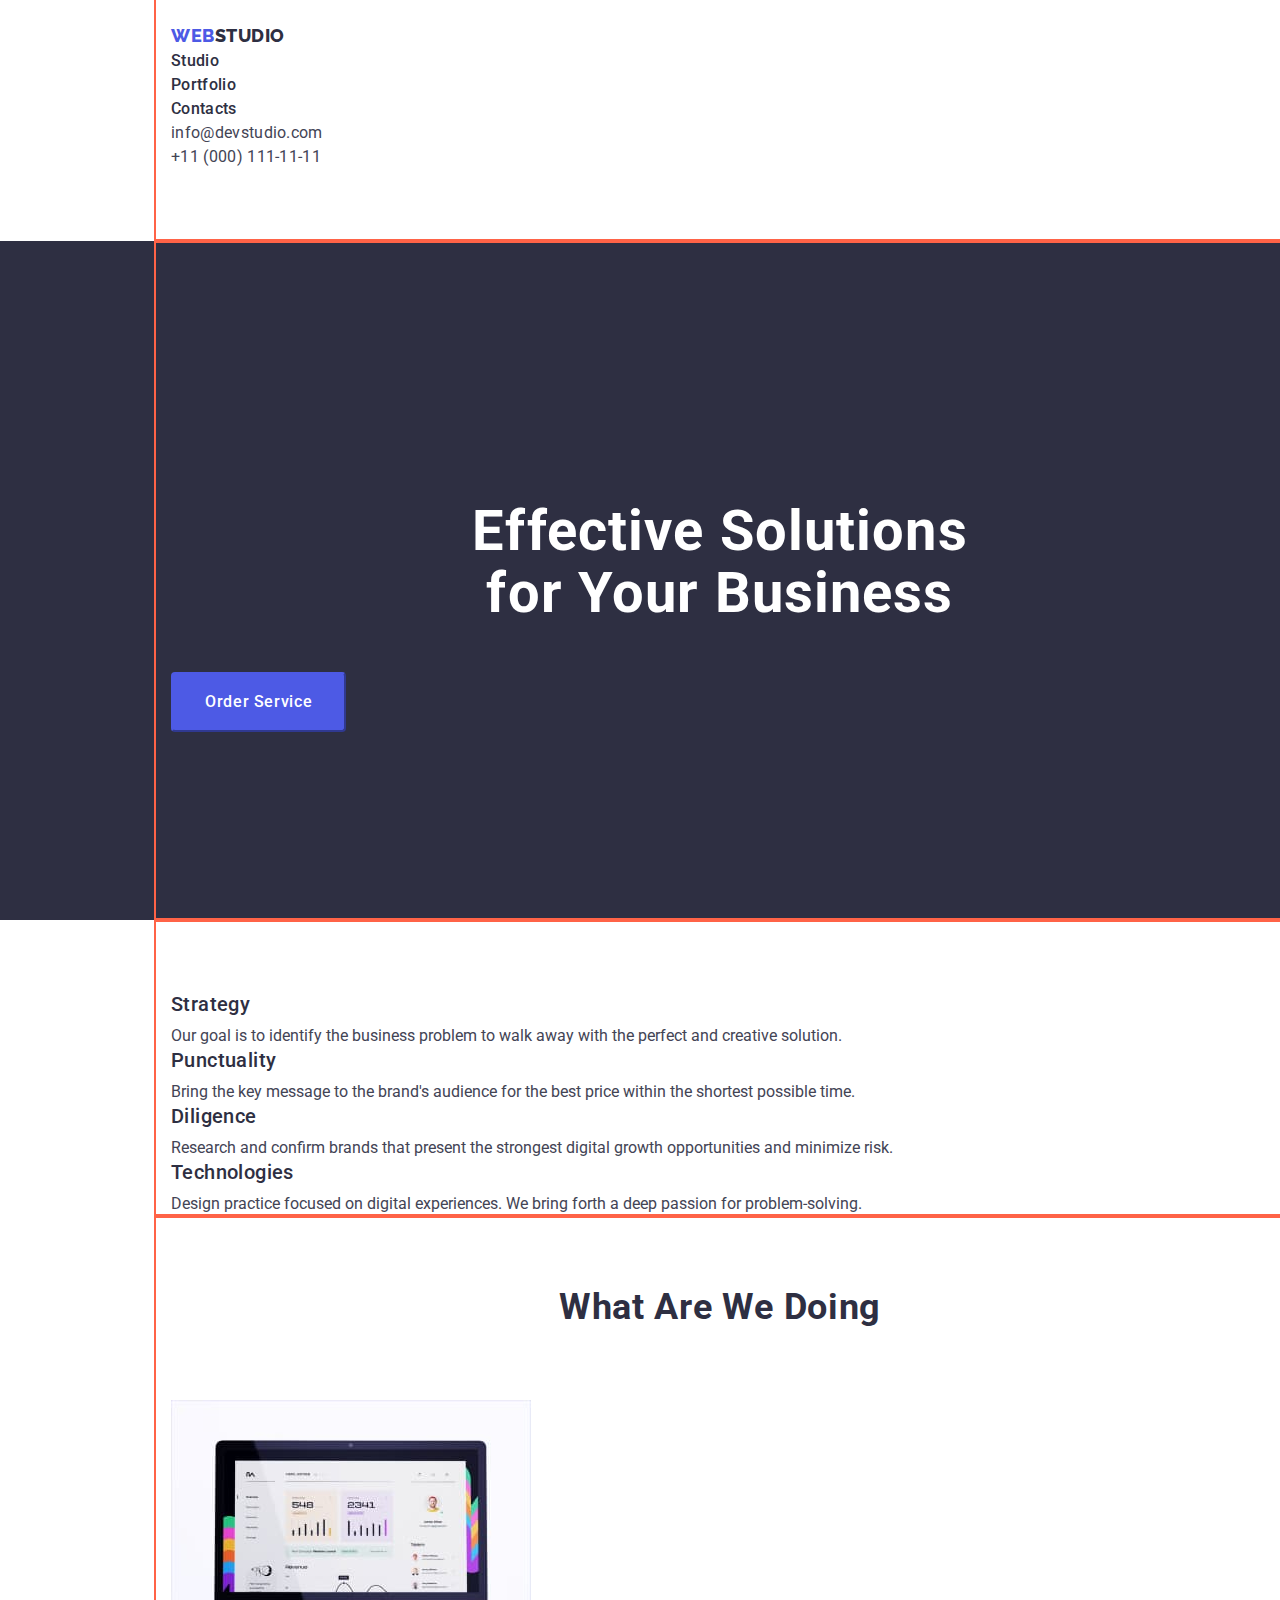
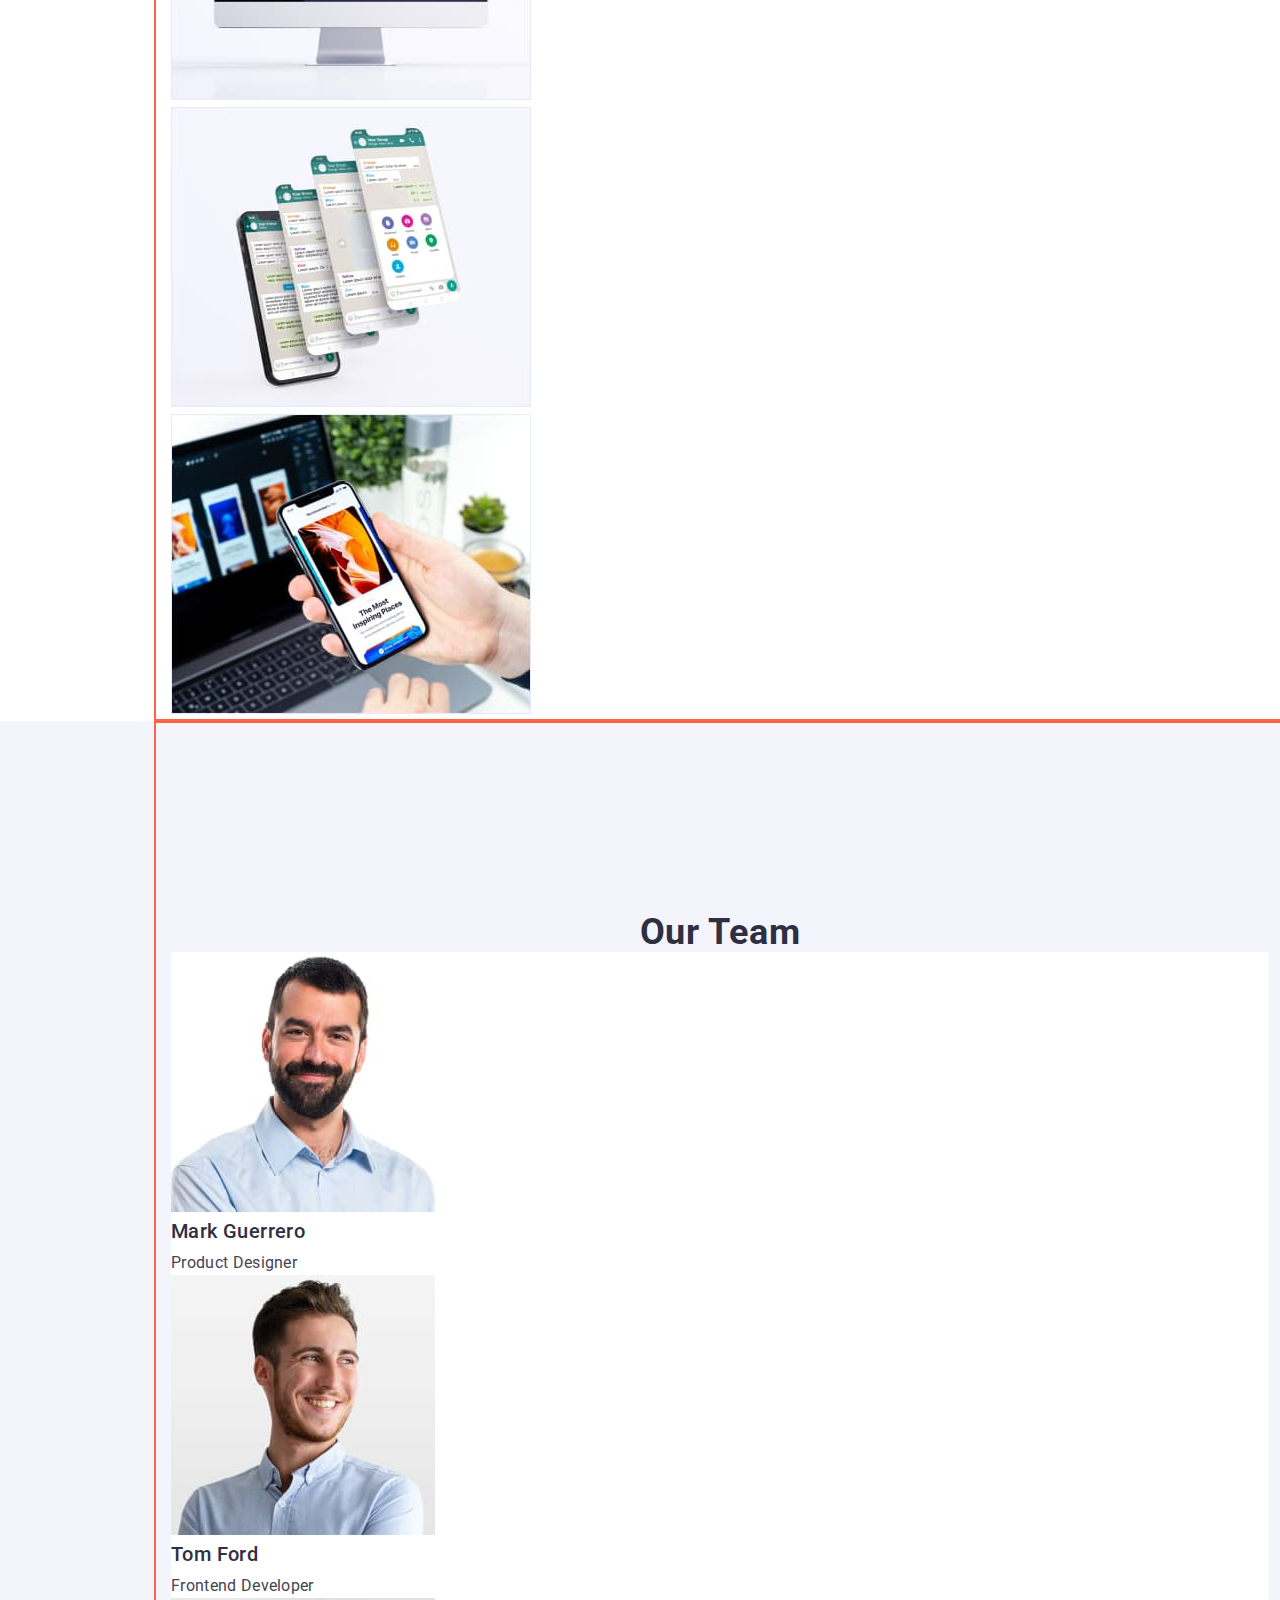
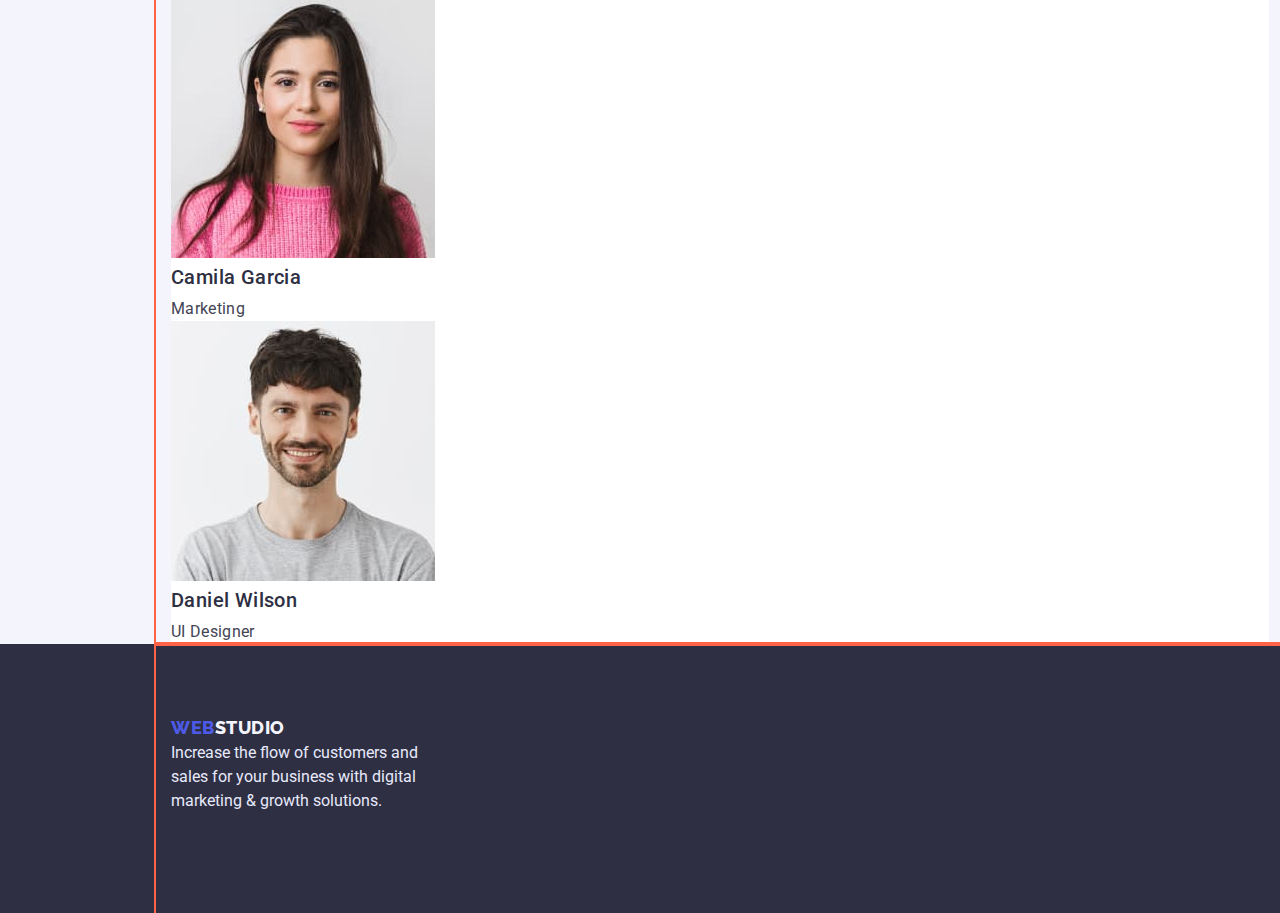
==== index.html @ d66ed349 "update index.html" ====
<!DOCTYPE html>
<html lang="en">
  <head>
    <meta charset="UTF-8" />
    <meta http-equiv="X-UA-Compatible" content="IE=edge" />
    <meta name="viewport" content="width=device-width, initial-scale=1.0" />
    <title>Webstudio</title>
    <link rel="preconnect" href="https://fonts.googleapis.com" />
    <link rel="preconnect" href="https://fonts.gstatic.com" crossorigin />
    <link
      href="https://fonts.googleapis.com/css2?family=Raleway:wght@800&family=Roboto:wght@400;500;700;900&display=swap"
      rel="stylesheet"
    />
    <link rel="stylesheet" href="https://cdn.jsdelivr.net/npm/modern-normalize@1.1.0/modern-normalize.min.css">
    <link rel="stylesheet" href="./css/styles.css" />
  </head>
  <body>
    <div class="box">
    <header class="header">
      <div class="container">
      <nav class="nav-header">
        <a href="./index.html" class="logo link"
          ><span class="accent">Web</span
          >Studio</a>
        <ul class="site-nav list">
          <li><a href="" class="nav-link link">Studio</a></li>
          <li><a href="./portfolio.html" class="nav-link link">Portfolio</a></li>
          <li><a href="" class="nav-link link">Contacts</a></li>
        </ul>
      </nav>
      <address class="address">
        <ul class="site-auth list">
          <li>
            <a href="mailto:info@devstudio.com" class="letter link"
              >info@devstudio.com</a
            >
          </li>
          <li><a href="tel:+110001111111" class="phone link">+11 (000) 111-11-11</a></li>
        </ul>
      </address>
    </div>
    </header>
    
    <main>
      <!-- background -->
      
      <section class="section-hero">
        <div class="container ">
        <h1 class="section-title">
          Effective Solutions<br />
          for Your Business
        </h1>
        <button type="button" class="button-primary">Order Service</button>
      </div>
      </section>
    
      <section class="section">
    <div class="container"> 

        <h2 class="visually-hidden section-second-title">components</h2>
        <ul class="component-title list">
          <li>
            <h3 class="components-item">Strategy</h3>
            <p class="components-text">
              Our goal is to identify the business problem to walk away with the
              perfect and creative solution.
            </p>
          </li>
          <li>
            <h3 class="components-item">Punctuality</h3>
            <p class="components-text">
              Bring the key message to the brand's audience for the best price
              within the shortest possible time.
            </p>
          </li>
          <li>
            <h3 class="components-item">Diligence</h3>
            <p class="components-text">
              Research and confirm brands that present the strongest digital
              growth opportunities and minimize risk.
            </p>
          </li>
          <li>
            <h3 class="components-item">Technologies</h3>
            <p class="components-text">
              Design practice focused on digital experiences. We bring forth a
              deep passion for problem-solving.
            </p>
          </li>
        </ul>
      </div>
      </section>
    
      <section class="section">
        <div class="container">
        <h2 class="section-second-title">What are we doing</h2>
        <ul class="items list">
          <li>
            <img src="./images/img1.jpg" alt="monitor" width="360" />
          </li>
          <li>
            <img src="./images/img2.jpg" alt="phone" width="360" />
          </li>
          <li>
            <img src="./images/img3.jpg" alt="phone in hand" width="360" />
          </li>
        </ul>
      </div>
      </section>
    
      <section class="section-staff-block">
    <div class="container">
        <h2 class="section-second-title-team">Our Team</h2>
        <ul class="section-list-staff list">
          <li class="section-staff">
            <img
              src="./images/img4.jpg"
              alt="photo Mark Guerrero"
              width="264"
            />
            <h3 class="section-staff-name">Mark Guerrero</h3>
            <p class="section-desc">Product Designer</p>
          </li>
          <li class="section-staff">
            <img src="./images/img5.jpg" alt="photo Tom Ford" width="264" />
            <h3 class="section-staff-name">Tom Ford</h3>
            <p class="section-desc">Frontend Developer</p>
          </li>
          <li class="section-staff">
            <img
              src="./images/img6.jpg"
              alt="photo Camila Garcia"
              width="264"
            />
            <h3 class="section-staff-name">Camila Garcia</h3>
            <p class="section-desc">Marketing</p>
          </li>
          <li class="section-staff">
            <img
              src="./images/img7.jpg"
              alt="photo Daniel Wilson"
              width="264"
            />
            <h3 class="section-staff-name">Daniel Wilson</h3>
            <p class="section-desc">UI Designer</p>
          </li>
        </ul>
      </div>
      </section>
    
    </main>

    <footer class="footer">
      <div class="container">

      <a href="./index.html" class="logo link"
          ><span class="accent">Web</span
          ><span class="accent-footer">Studio</span></a>
      <p class="footer-text">
        Increase the flow of customers and sales for your business with digital
        marketing & growth solutions.
      </p>
    </div>
    </footer>
  </div>
  </body>
</html>
---- css/styles.css ----
:root {
    --background-white-color:#FFFFFF;
    --color-hover:#404BBF;
    --color-main-text:#434455;
    --color-accent:#4D5AE5;
    --color-second-text:#2E2F42;
    --color-second-white: #F4F4FD;
}

    

body {
    background-color:var(--background-white-color) ;
    color:var(--color-main-text);

    font-family:'Roboto',sans-serif;   
        font-size: 16px;
        line-height: 1.5;
        
    
}

.box {
    width: 1440px;
    margin-right: auto;
    margin-left: auto;
    padding: 0; 
}

.container {
    outline: 2px solid tomato;
    width: 1128px;
    margin-left: auto;
    margin-right: auto;
    padding-left: 15px;
    padding-right: 15px;
    margin-bottom: 0;
    padding-top: 72px;
    
}
    
/* Скидання маркеру списку */
.list {
    list-style:none ;
}
/* Скидання підкреслення посилань */
.link {
    text-decoration: none;
}

 /* скривання заголовку,щоб бачила читалка */

.visually-hidden {
        position: absolute;
        white-space: nowrap;
        width: 1px;
        height: 1px;
        overflow: hidden;
        border: 0;
        padding: 0;
        clip: rect(0 0 0 0);
        clip-path: inset(50%);
        margin: -1px;
    }
/* навігація */

.accent  {
    color:var(--color-accent);
   
}
.header .container {
   margin-top: 0;
   margin-bottom: 0;
   padding-top: 0;
   padding-bottom: 0;
    
}



.logo {
    color: var(--color-second-text);
    font-family: 'Raleway';
        font-weight: 800;
        font-size: 18px;
        line-height: 1.3;
        letter-spacing: 0.03em;
        text-transform: uppercase;
        
}
.nav-header {
   padding-top: 24px;
}

.site-nav .nav-link  {
    color: var(--color-second-text);
    font-weight: 500;
        font-size: 16px;
        line-height: 1.5;
        letter-spacing: 0.02em;
        
   
}
.site-nav .nav-link:hover,
.site-nav .nav-link:focus {
    color: var(--color-hover)
}
 .site-nav {
    margin: 0;

 }
.address {
    font-style: normal;
    letter-spacing: 0.02em;
    padding-bottom: 72px;

}
 .letter,
 .component-text {
    color: var(--color-main-text);   
}
.site-auth .letter:hover,
.site-auth .letter:focus {
    color: var(--color-hover)
}

.phone {
    color: var(--color-main-text);
}

.site-auth .phone:hover,
.site-auth .phone:focus {
    color: var(--color-hover);
}
.site-auth {
    margin-bottom: 0;
    margin-top: 0;
}

/* hero */
.section-hero {
    background-color: var(--color-second-text);
    margin: 0;
}
    

.section-title {
    color: var(--background-white-color);

        font-size: 56px;
        line-height: 1.1;
        letter-spacing: 0.02em;
        text-align: center;
        

        margin-bottom: 48px;
        margin-top: 188px;
        
        
}


.button-primary {
    background-color: var(--color-accent);
    color: var(--background-white-color);
            cursor: pointer;
        font-family: inherit;
            font-weight: 500;
            font-size: 16px;
            line-height: 1.5;
            letter-spacing: 0.04em;
            border-color: var(--color-accent);
           
            text-align: center;
            display: inline-block;
            
            border-radius: 4px;
            padding: 16px 32px;
            min-width: 169px;
            min-height: 56px;
         
           margin-bottom: 188px;
}

.button-primary:hover,
.button-primary:focus {
    background-color: var(--color-hover);
    color:var(--background-white-color)
}
/* секції */
.section-second-title {
    color:var(--color-second-text) ;


        font-size: 36px;
        line-height: 1.1;
        letter-spacing: 0.02em;
        text-transform: capitalize;
        text-align: center;
         padding-bottom: 72px;
         
}

.section-second-title-team {
    padding-top: 120px;
    color:var(--color-second-text) ;


        font-size: 36px;
        line-height: 1.1;
        letter-spacing: 0.02em;
        text-transform: capitalize;
        text-align: center;

}

.component-title{
    margin: 0;
}
.items {
    margin: 0;
}

.section-staff-name,
.components-item {
    color:var(--color-second-text) ;
    
        
        font-weight: 500;
        font-size: 20px;
        line-height: 1.2;
        letter-spacing: 0.02em;
        margin-top: 0;
        padding-bottom: 8px;

}

.section-staff-block
 {
    background-color:var(--color-second-white);
}
.section-staff {
    background-color: var(--background-white-color);
}

.section-desc {
    letter-spacing: 0.02em;
    margin: 0;
}


h1,h2,h3,p {
    margin: 0;
}

ul {
    margin: 0;
    padding-left: 0;
}

/* список кнопок */
.button {
    background-color: var(--color-second-white);
    color: var(--color-accent);
    cursor: pointer;
    font-family: 'Roboto';
        
        font-weight: 500;
        font-size: 16px;
        line-height: 1.5;
        
        text-align: center;
        letter-spacing: 0.04em;
}
.button:hover,
.button:focus {
    background-color:var(--color-hover);
    color:var(--background-white-color)
}

/* футер */

.footer {
    background-color: var(--color-second-text);
}

.footer .container {
padding-bottom: 100px;
}
.container .logo{
    margin-bottom: 16px;
}




.accent-footer {
    color:var(--color-second-white) ;
}
.footer-text {
    color: #E7E9FC;
    display: block;
    width: 264px;

}
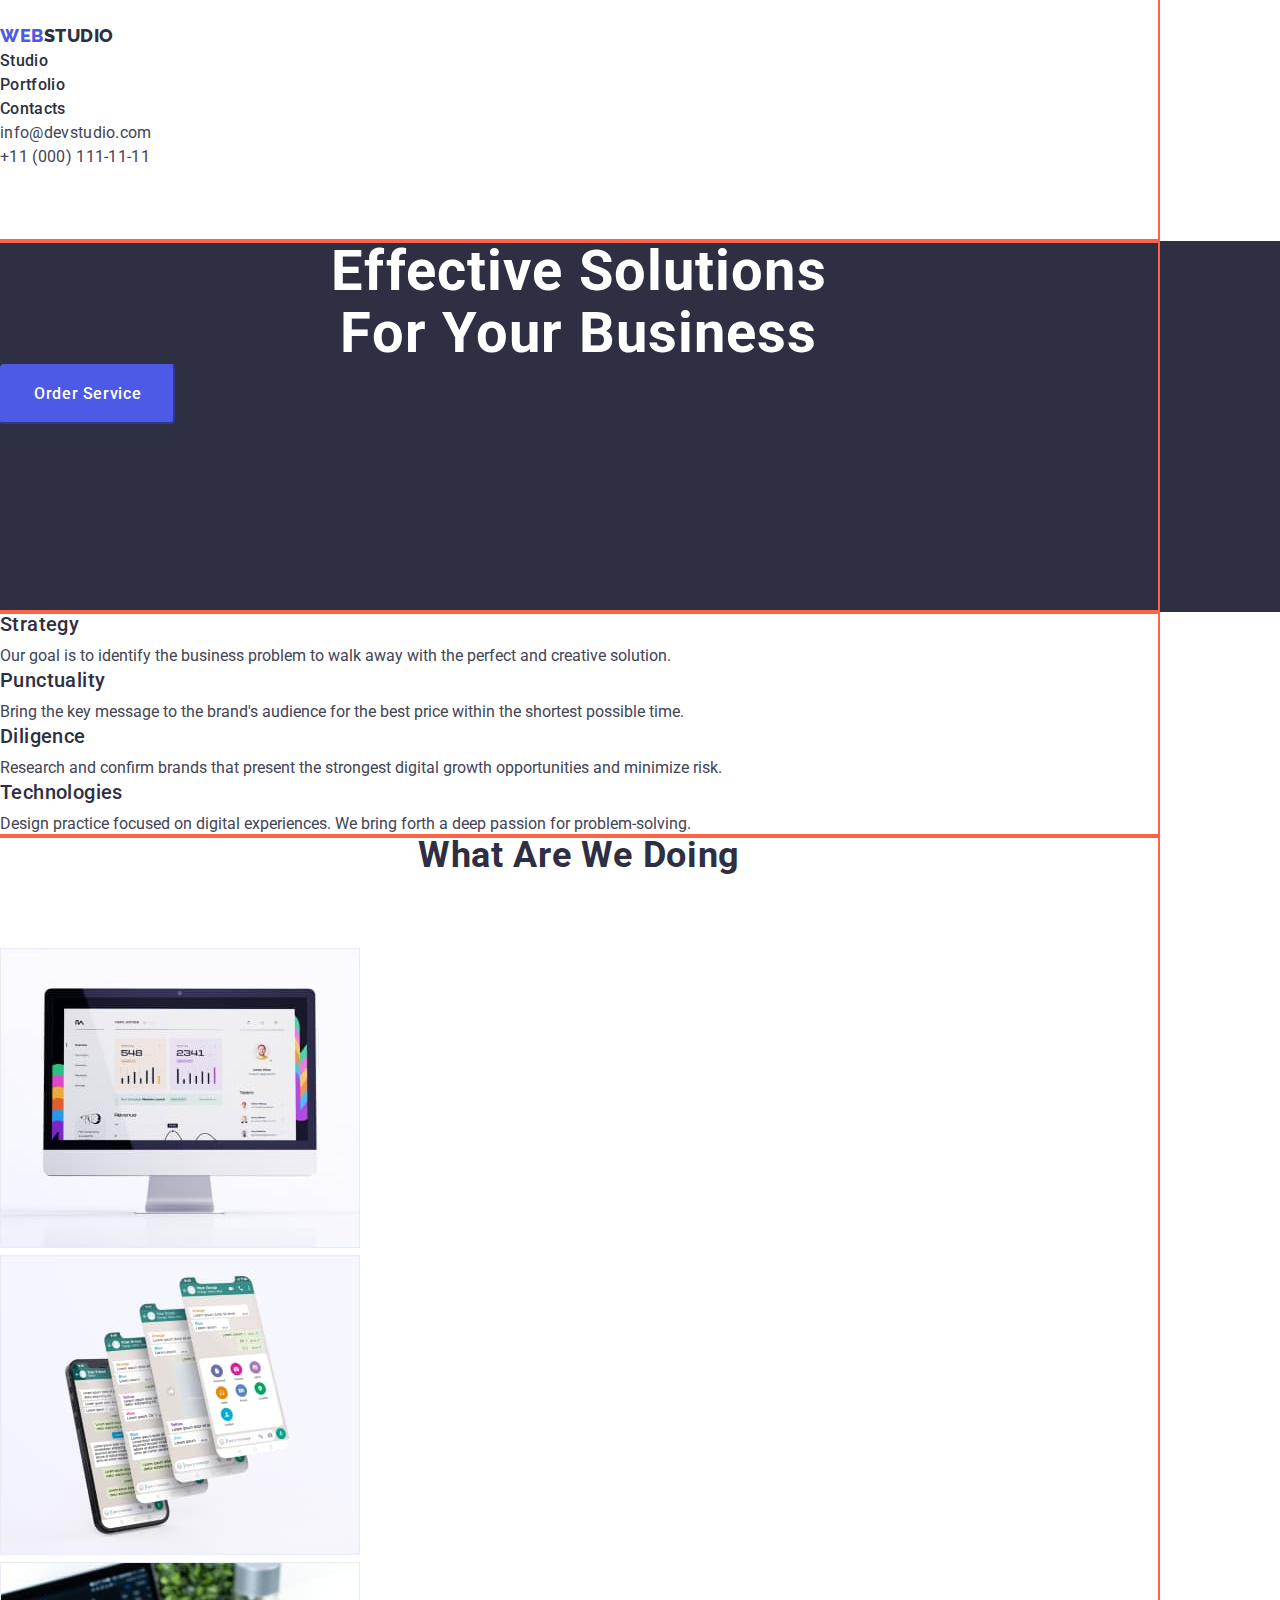
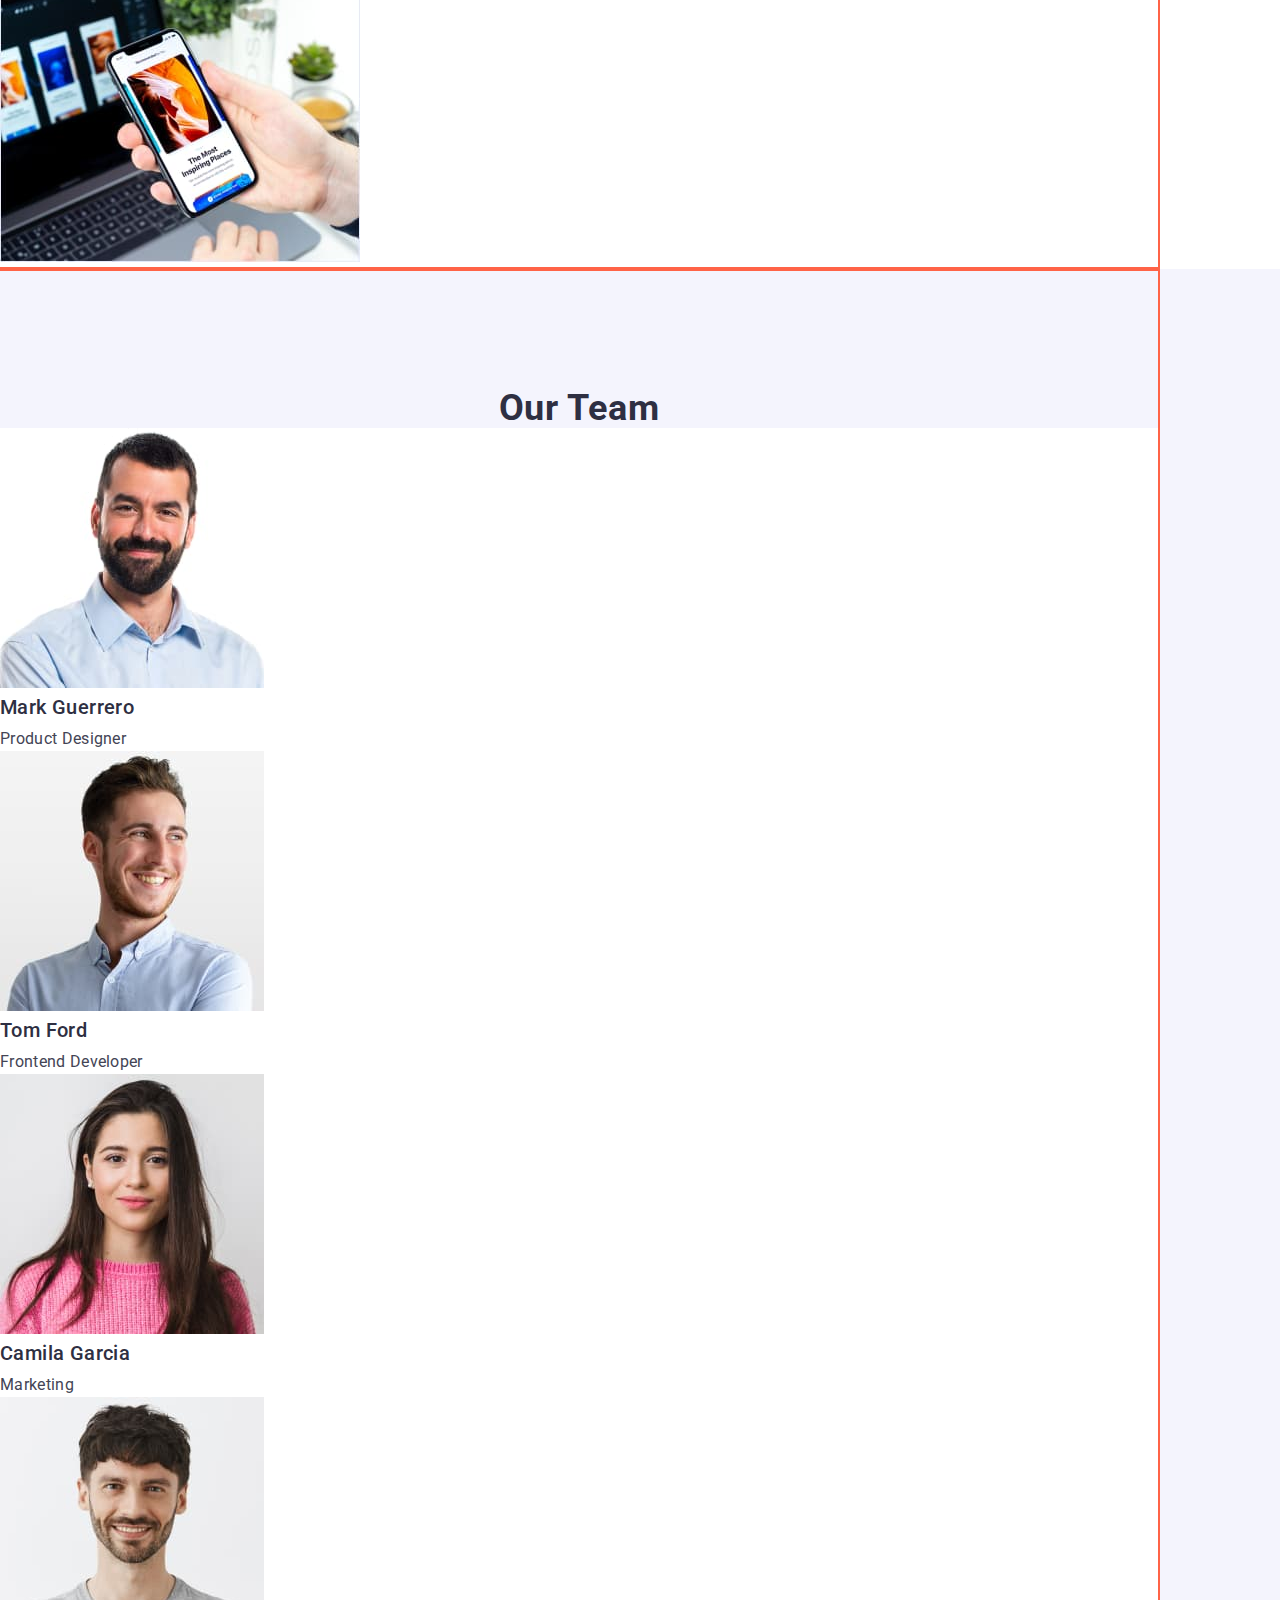
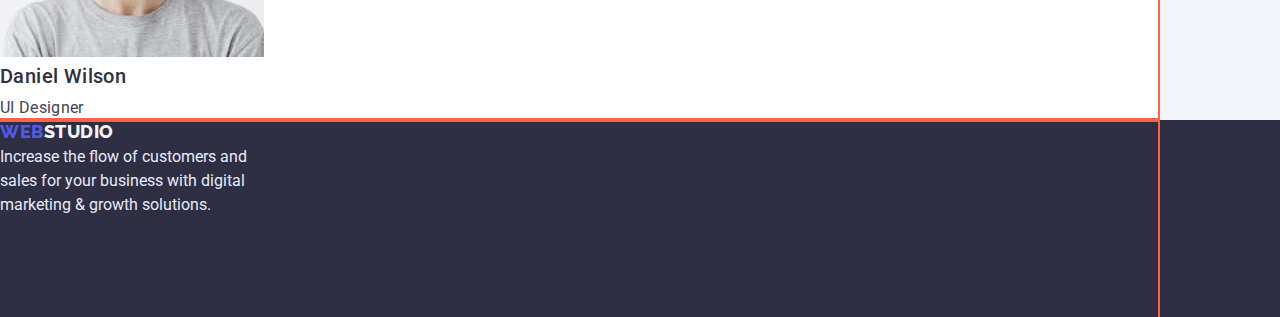
==== commit 5eac5947: "update index.html" ====
--- a/index.html
+++ b/index.html
@@ -11,157 +11,160 @@
       href="https://fonts.googleapis.com/css2?family=Raleway:wght@800&family=Roboto:wght@400;500;700;900&display=swap"
       rel="stylesheet"
     />
-    <link rel="stylesheet" href="https://cdn.jsdelivr.net/npm/modern-normalize@1.1.0/modern-normalize.min.css">
+    <link
+      rel="stylesheet"
+      href="https://cdn.jsdelivr.net/npm/modern-normalize@1.1.0/modern-normalize.min.css"
+    />
     <link rel="stylesheet" href="./css/styles.css" />
   </head>
   <body>
-    <div class="box">
     <header class="header">
       <div class="container">
-      <nav class="nav-header">
-        <a href="./index.html" class="logo link"
-          ><span class="accent">Web</span
-          >Studio</a>
-        <ul class="site-nav list">
-          <li><a href="" class="nav-link link">Studio</a></li>
-          <li><a href="./portfolio.html" class="nav-link link">Portfolio</a></li>
-          <li><a href="" class="nav-link link">Contacts</a></li>
-        </ul>
-      </nav>
-      <address class="address">
-        <ul class="site-auth list">
-          <li>
-            <a href="mailto:info@devstudio.com" class="letter link"
-              >info@devstudio.com</a
-            >
-          </li>
-          <li><a href="tel:+110001111111" class="phone link">+11 (000) 111-11-11</a></li>
-        </ul>
-      </address>
-    </div>
+        <nav class="nav-header">
+          <a href="./index.html" class="logo link"
+            ><span class="accent">Web</span>Studio</a
+          >
+          <ul class="site-nav list">
+            <li><a href="" class="nav-link link">Studio</a></li>
+            <li>
+              <a href="./portfolio.html" class="nav-link link">Portfolio</a>
+            </li>
+            <li><a href="" class="nav-link link">Contacts</a></li>
+          </ul>
+        </nav>
+        <address class="address">
+          <ul class="site-auth list">
+            <li>
+              <a href="mailto:info@devstudio.com" class="letter link"
+                >info@devstudio.com</a
+              >
+            </li>
+            <li>
+              <a href="tel:+110001111111" class="phone link"
+                >+11 (000) 111-11-11</a
+              >
+            </li>
+          </ul>
+        </address>
+      </div>
     </header>
-    
+
     <main>
-      <!-- background -->
-      
       <section class="section-hero">
-        <div class="container ">
-        <h1 class="section-title">
-          Effective Solutions<br />
-          for Your Business
-        </h1>
-        <button type="button" class="button-primary">Order Service</button>
-      </div>
+        <div class="container">
+          <h1 class="section-title">
+            Effective Solutions<br />
+            for Your Business
+          </h1>
+          <button type="button" class="button-primary">Order Service</button>
+        </div>
       </section>
-    
-      <section class="section">
-    <div class="container"> 
 
-        <h2 class="visually-hidden section-second-title">components</h2>
-        <ul class="component-title list">
-          <li>
-            <h3 class="components-item">Strategy</h3>
-            <p class="components-text">
-              Our goal is to identify the business problem to walk away with the
-              perfect and creative solution.
-            </p>
-          </li>
-          <li>
-            <h3 class="components-item">Punctuality</h3>
-            <p class="components-text">
-              Bring the key message to the brand's audience for the best price
-              within the shortest possible time.
-            </p>
-          </li>
-          <li>
-            <h3 class="components-item">Diligence</h3>
-            <p class="components-text">
-              Research and confirm brands that present the strongest digital
-              growth opportunities and minimize risk.
-            </p>
-          </li>
-          <li>
-            <h3 class="components-item">Technologies</h3>
-            <p class="components-text">
-              Design practice focused on digital experiences. We bring forth a
-              deep passion for problem-solving.
-            </p>
-          </li>
-        </ul>
-      </div>
+      <section class="section-team">
+        <div class="container">
+          <h2 class="visually-hidden section-second-title">components</h2>
+          <ul class="component-title list">
+            <li>
+              <h3 class="components-item">Strategy</h3>
+              <p class="components-text">
+                Our goal is to identify the business problem to walk away with
+                the perfect and creative solution.
+              </p>
+            </li>
+            <li>
+              <h3 class="components-item">Punctuality</h3>
+              <p class="components-text">
+                Bring the key message to the brand's audience for the best price
+                within the shortest possible time.
+              </p>
+            </li>
+            <li>
+              <h3 class="components-item">Diligence</h3>
+              <p class="components-text">
+                Research and confirm brands that present the strongest digital
+                growth opportunities and minimize risk.
+              </p>
+            </li>
+            <li>
+              <h3 class="components-item">Technologies</h3>
+              <p class="components-text">
+                Design practice focused on digital experiences. We bring forth a
+                deep passion for problem-solving.
+              </p>
+            </li>
+          </ul>
+        </div>
       </section>
-    
-      <section class="section">
+
+      <section class="section-work">
         <div class="container">
-        <h2 class="section-second-title">What are we doing</h2>
-        <ul class="items list">
-          <li>
-            <img src="./images/img1.jpg" alt="monitor" width="360" />
-          </li>
-          <li>
-            <img src="./images/img2.jpg" alt="phone" width="360" />
-          </li>
-          <li>
-            <img src="./images/img3.jpg" alt="phone in hand" width="360" />
-          </li>
-        </ul>
-      </div>
+          <h2 class="section-second-title">What are we doing</h2>
+          <ul class="items list">
+            <li>
+              <img src="./images/img1.jpg" alt="monitor" width="360" />
+            </li>
+            <li>
+              <img src="./images/img2.jpg" alt="phone" width="360" />
+            </li>
+            <li>
+              <img src="./images/img3.jpg" alt="phone in hand" width="360" />
+            </li>
+          </ul>
+        </div>
       </section>
-    
+
       <section class="section-staff-block">
-    <div class="container">
-        <h2 class="section-second-title-team">Our Team</h2>
-        <ul class="section-list-staff list">
-          <li class="section-staff">
-            <img
-              src="./images/img4.jpg"
-              alt="photo Mark Guerrero"
-              width="264"
-            />
-            <h3 class="section-staff-name">Mark Guerrero</h3>
-            <p class="section-desc">Product Designer</p>
-          </li>
-          <li class="section-staff">
-            <img src="./images/img5.jpg" alt="photo Tom Ford" width="264" />
-            <h3 class="section-staff-name">Tom Ford</h3>
-            <p class="section-desc">Frontend Developer</p>
-          </li>
-          <li class="section-staff">
-            <img
-              src="./images/img6.jpg"
-              alt="photo Camila Garcia"
-              width="264"
-            />
-            <h3 class="section-staff-name">Camila Garcia</h3>
-            <p class="section-desc">Marketing</p>
-          </li>
-          <li class="section-staff">
-            <img
-              src="./images/img7.jpg"
-              alt="photo Daniel Wilson"
-              width="264"
-            />
-            <h3 class="section-staff-name">Daniel Wilson</h3>
-            <p class="section-desc">UI Designer</p>
-          </li>
-        </ul>
-      </div>
+        <div class="container">
+          <h2 class="section-second-title-team">Our Team</h2>
+          <ul class="section-list-staff list">
+            <li class="section-staff">
+              <img
+                src="./images/img4.jpg"
+                alt="photo Mark Guerrero"
+                width="264"
+              />
+              <h3 class="section-staff-name">Mark Guerrero</h3>
+              <p class="section-desc">Product Designer</p>
+            </li>
+            <li class="section-staff">
+              <img src="./images/img5.jpg" alt="photo Tom Ford" width="264" />
+              <h3 class="section-staff-name">Tom Ford</h3>
+              <p class="section-desc">Frontend Developer</p>
+            </li>
+            <li class="section-staff">
+              <img
+                src="./images/img6.jpg"
+                alt="photo Camila Garcia"
+                width="264"
+              />
+              <h3 class="section-staff-name">Camila Garcia</h3>
+              <p class="section-desc">Marketing</p>
+            </li>
+            <li class="section-staff">
+              <img
+                src="./images/img7.jpg"
+                alt="photo Daniel Wilson"
+                width="264"
+              />
+              <h3 class="section-staff-name">Daniel Wilson</h3>
+              <p class="section-desc">UI Designer</p>
+            </li>
+          </ul>
+        </div>
       </section>
-    
     </main>
 
     <footer class="footer">
       <div class="container">
-
-      <a href="./index.html" class="logo link"
+        <a href="./index.html" class="logo link"
           ><span class="accent">Web</span
-          ><span class="accent-footer">Studio</span></a>
-      <p class="footer-text">
-        Increase the flow of customers and sales for your business with digital
-        marketing & growth solutions.
-      </p>
-    </div>
+          ><span class="accent-footer">Studio</span></a
+        >
+        <p class="footer-text">
+          Increase the flow of customers and sales for your business with
+          digital marketing & growth solutions.
+        </p>
+      </div>
     </footer>
-  </div>
   </body>
 </html>
--- a/css/styles.css
+++ b/css/styles.css
@@ -20,22 +20,13 @@
     
 }
 
-.box {
-    width: 1440px;
-    margin-right: auto;
-    margin-left: auto;
-    padding: 0; 
-}
 
 .container {
     outline: 2px solid tomato;
-    width: 1128px;
-    margin-left: auto;
-    margin-right: auto;
-    padding-left: 15px;
-    padding-right: 15px;
-    margin-bottom: 0;
-    padding-top: 72px;
+    max-width: 1158px;
+    margin: 0, auto;
+    padding: 0, 15px;
+   
     
 }
     
@@ -68,13 +59,6 @@
     color:var(--color-accent);
    
 }
-.header .container {
-   margin-top: 0;
-   margin-bottom: 0;
-   padding-top: 0;
-   padding-bottom: 0;
-    
-}
 
 
 
@@ -140,7 +124,6 @@
 /* hero */
 .section-hero {
     background-color: var(--color-second-text);
-    margin: 0;
 }
     
 
@@ -151,12 +134,7 @@
         line-height: 1.1;
         letter-spacing: 0.02em;
         text-align: center;
-        
-
-        margin-bottom: 48px;
-        margin-top: 188px;
-        
-        
+        text-transform: capitalize; 
 }
 
 
@@ -172,7 +150,7 @@
             border-color: var(--color-accent);
            
             text-align: center;
-            display: inline-block;
+            
             
             border-radius: 4px;
             padding: 16px 32px;
@@ -255,7 +233,7 @@
 
 ul {
     margin: 0;
-    padding-left: 0;
+    padding: 0;
 }
 
 /* список кнопок */
@@ -278,6 +256,10 @@
     color:var(--background-white-color)
 }
 
+.container.button-list {
+    padding-top: 96px;
+}
+
 /* футер */
 
 .footer {
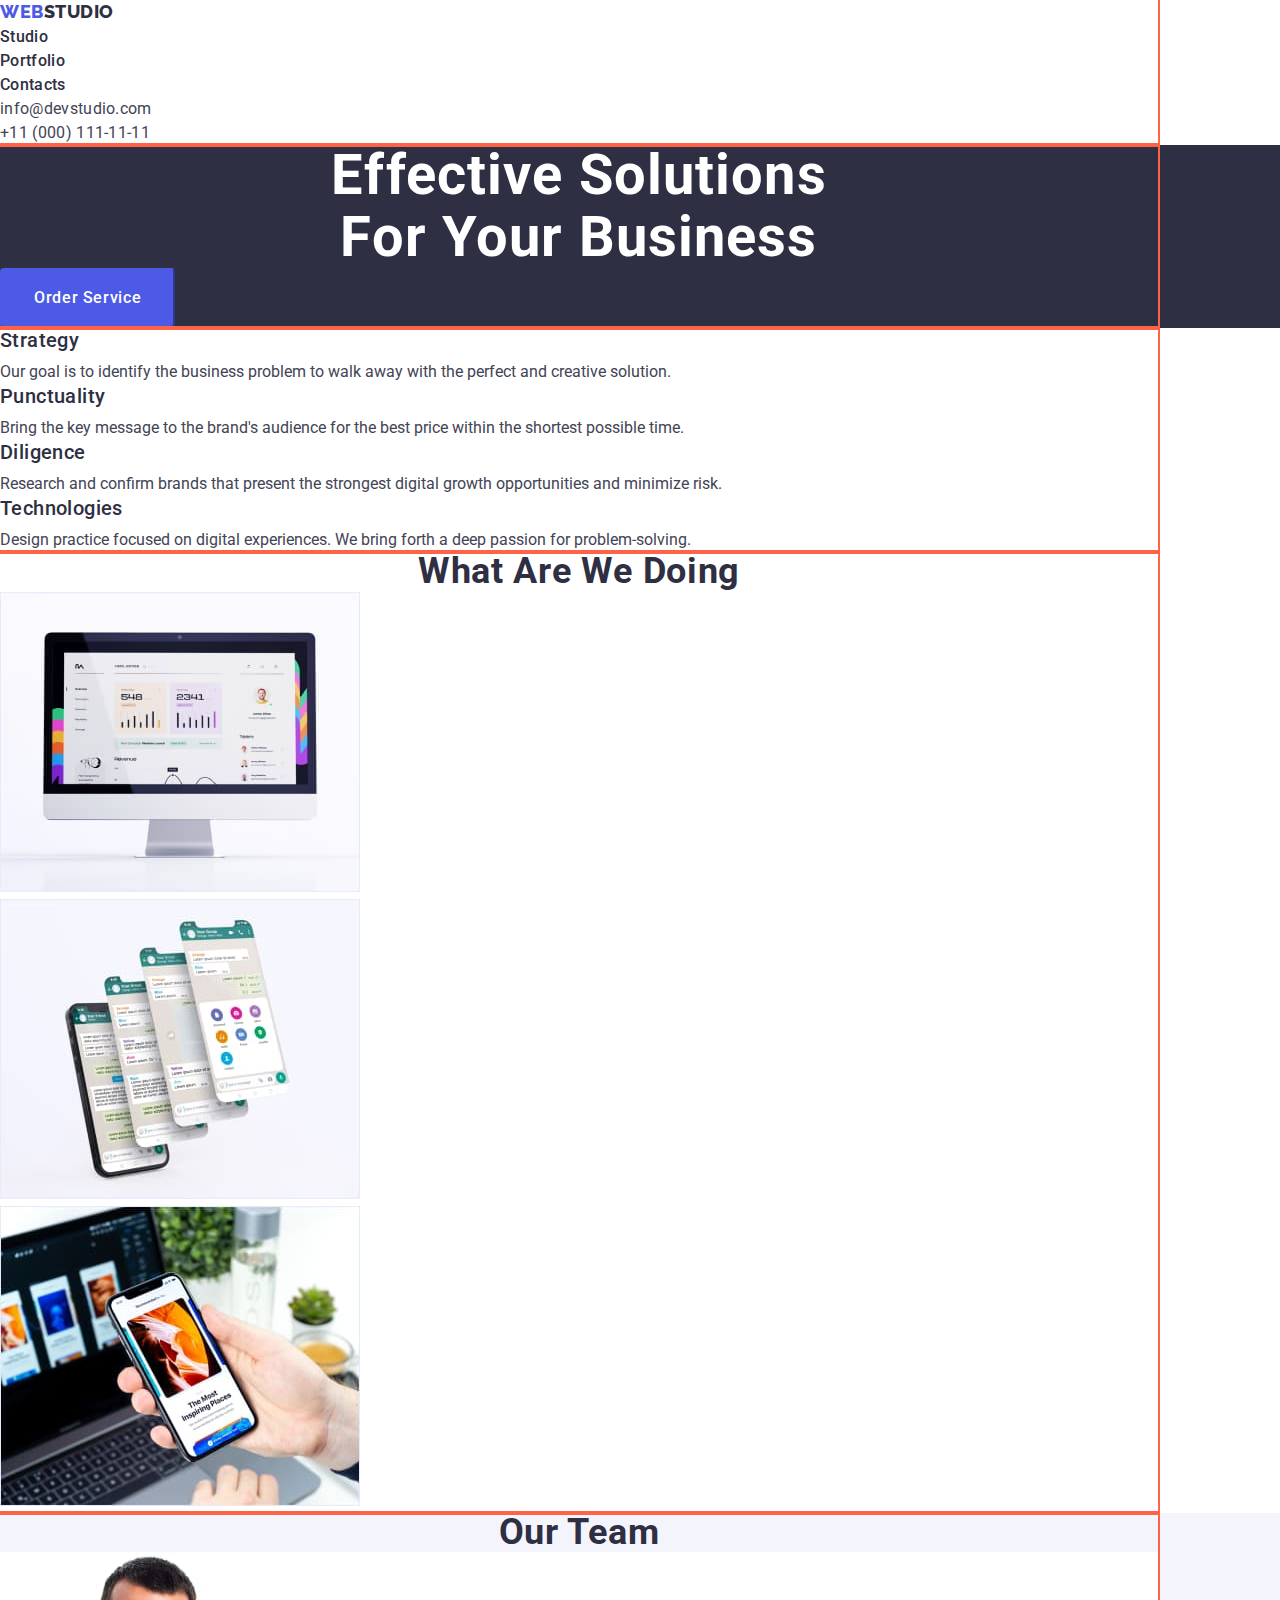
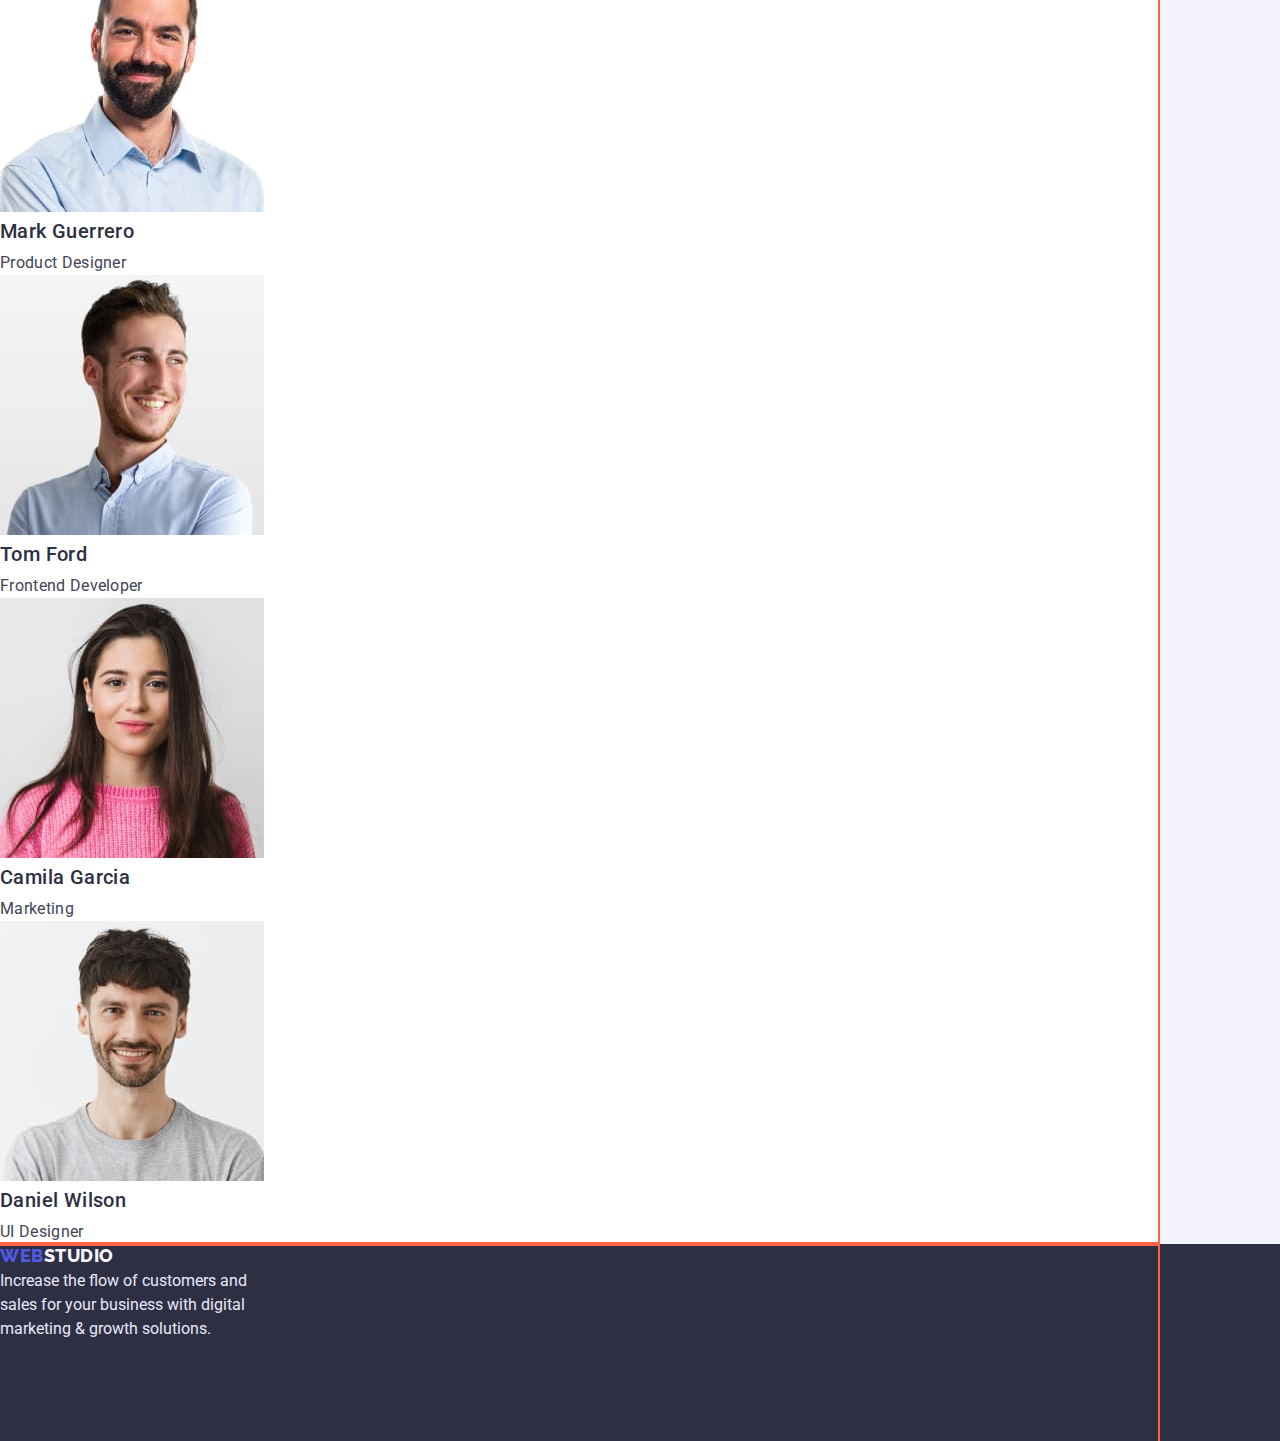
==== commit f0d4d326: "update html" ====
--- a/index.html
+++ b/index.html
@@ -156,14 +156,16 @@
 
     <footer class="footer">
       <div class="container">
-        <a href="./index.html" class="logo link"
-          ><span class="accent">Web</span
-          ><span class="accent-footer">Studio</span></a
-        >
-        <p class="footer-text">
-          Increase the flow of customers and sales for your business with
-          digital marketing & growth solutions.
-        </p>
+        <div class="footer-content">
+          <a href="./index.html" class="logo link"
+            ><span class="accent">Web</span
+            ><span class="accent-footer">Studio</span></a
+          >
+          <p class="footer-text">
+            Increase the flow of customers and sales for your business with
+            digital marketing & growth solutions.
+          </p>
+        </div>
       </div>
     </footer>
   </body>
--- a/css/styles.css
+++ b/css/styles.css
@@ -20,15 +20,6 @@
     
 }
 
-
-.container {
-    outline: 2px solid tomato;
-    max-width: 1158px;
-    margin: 0, auto;
-    padding: 0, 15px;
-   
-    
-}
     
 /* Скидання маркеру списку */
 .list {
@@ -53,6 +44,16 @@
         clip-path: inset(50%);
         margin: -1px;
     }
+
+ .container {
+     outline: 2px solid tomato;
+     max-width: 1158px;
+     margin: 0, auto;
+     padding: 0, 15px;
+
+
+ }
+       
 /* навігація */
 
 .accent  {
@@ -72,9 +73,7 @@
         text-transform: uppercase;
         
 }
-.nav-header {
-   padding-top: 24px;
-}
+
 
 .site-nav .nav-link  {
     color: var(--color-second-text);
@@ -96,7 +95,7 @@
 .address {
     font-style: normal;
     letter-spacing: 0.02em;
-    padding-bottom: 72px;
+    
 
 }
  .letter,
@@ -124,6 +123,7 @@
 /* hero */
 .section-hero {
     background-color: var(--color-second-text);
+    display: block;
 }
     
 
@@ -157,7 +157,7 @@
             min-width: 169px;
             min-height: 56px;
          
-           margin-bottom: 188px;
+         
 }
 
 .button-primary:hover,
@@ -175,12 +175,12 @@
         letter-spacing: 0.02em;
         text-transform: capitalize;
         text-align: center;
-         padding-bottom: 72px;
+        
          
 }
 
 .section-second-title-team {
-    padding-top: 120px;
+    
     color:var(--color-second-text) ;
 
 
@@ -195,9 +195,8 @@
 .component-title{
     margin: 0;
 }
-.items {
-    margin: 0;
-}
+
+
 
 .section-staff-name,
 .components-item {
@@ -208,6 +207,7 @@
         font-size: 20px;
         line-height: 1.2;
         letter-spacing: 0.02em;
+        
         margin-top: 0;
         padding-bottom: 8px;
 
@@ -219,6 +219,7 @@
 }
 .section-staff {
     background-color: var(--background-white-color);
+   
 }
 
 .section-desc {
@@ -269,12 +270,12 @@
 .footer .container {
 padding-bottom: 100px;
 }
-.container .logo{
-    margin-bottom: 16px;
-}
-
-
-
+
+
+.footer-content 
+{
+padding: 100px, 1020px, 100px, 156px;
+}
 
 .accent-footer {
     color:var(--color-second-white) ;
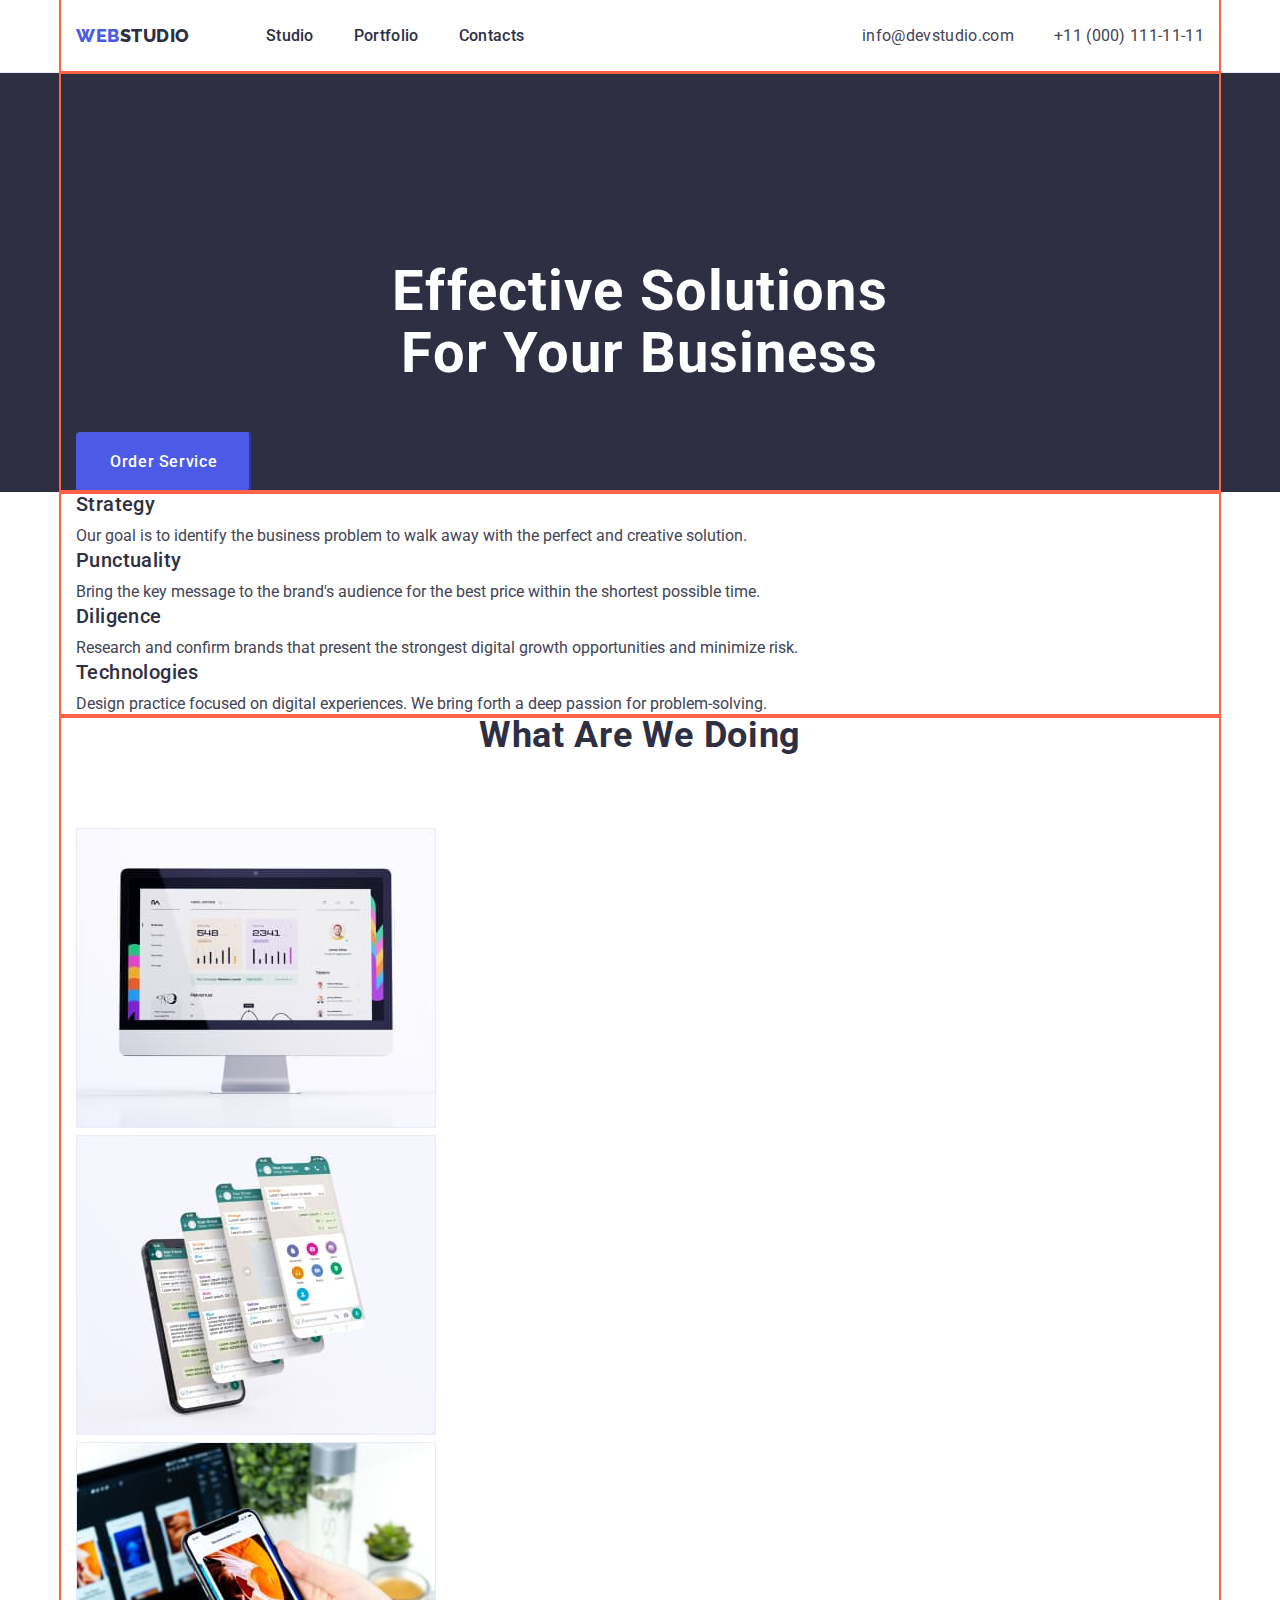
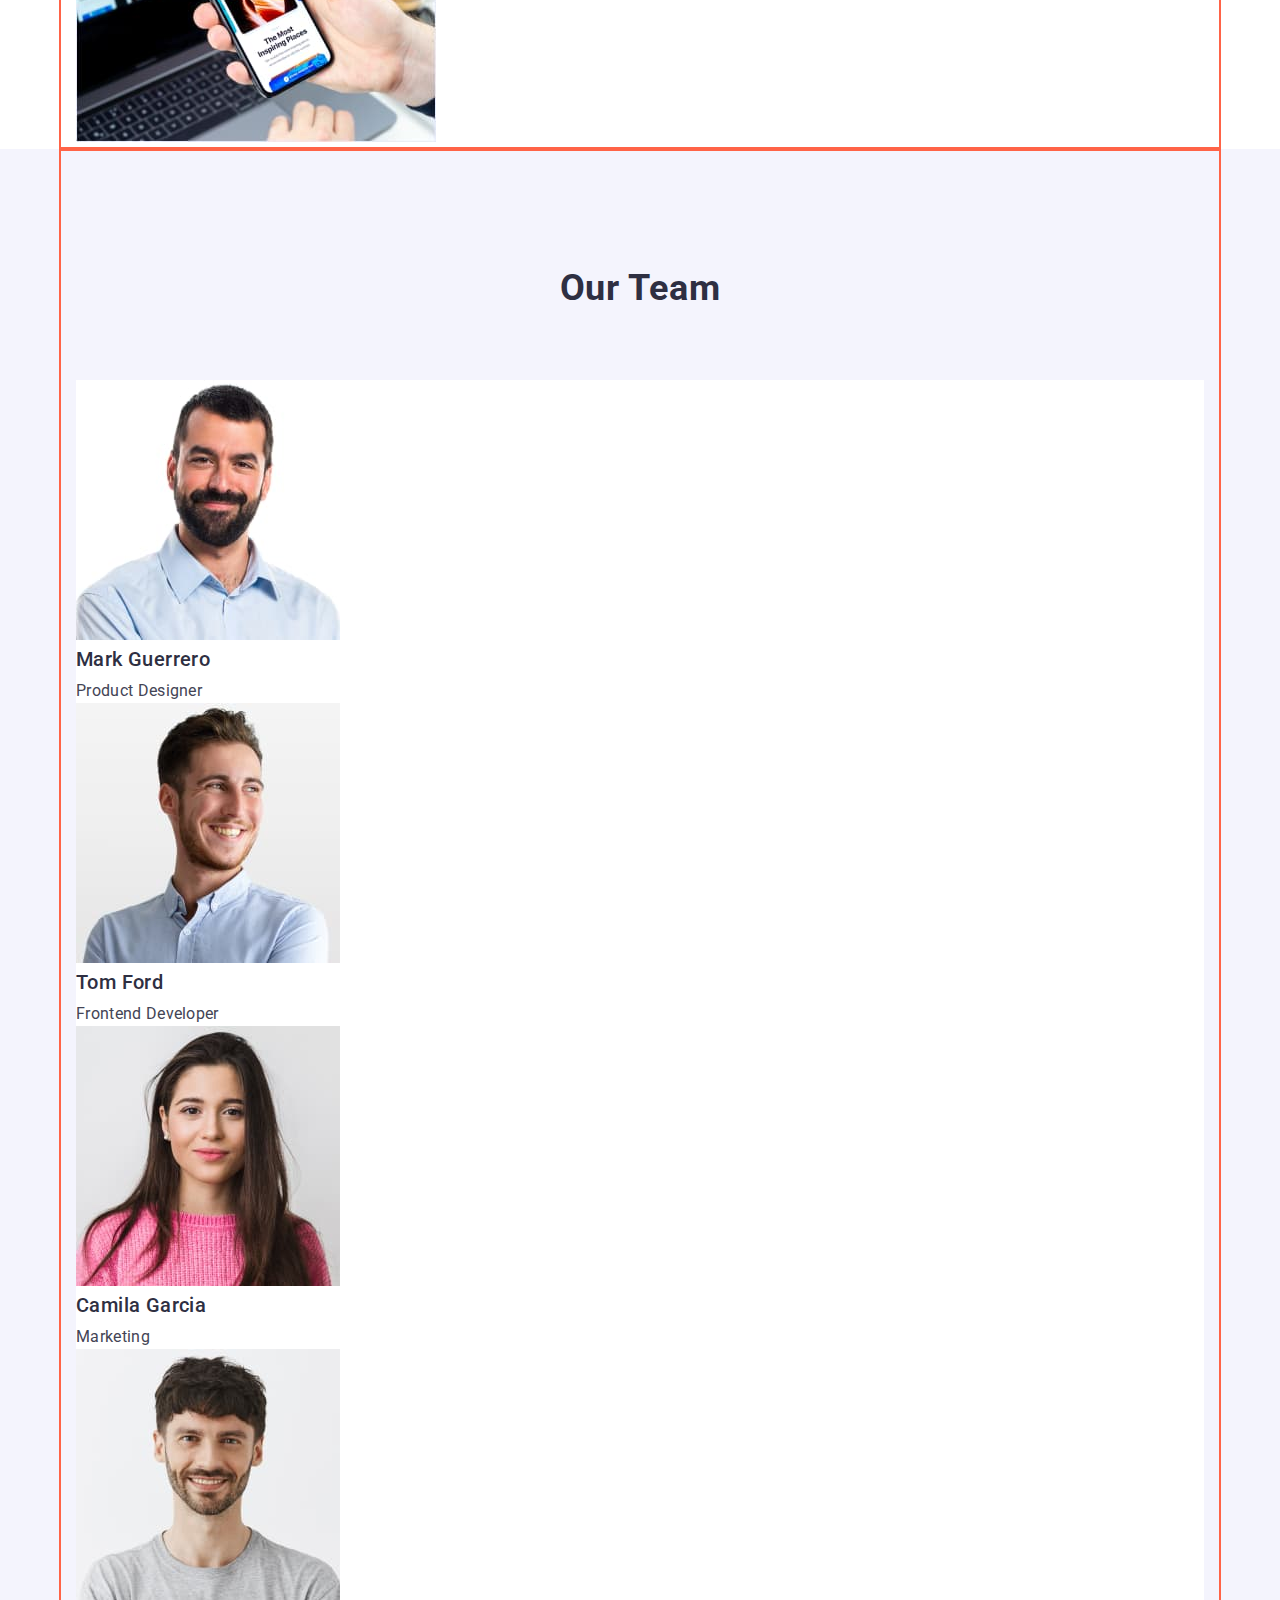
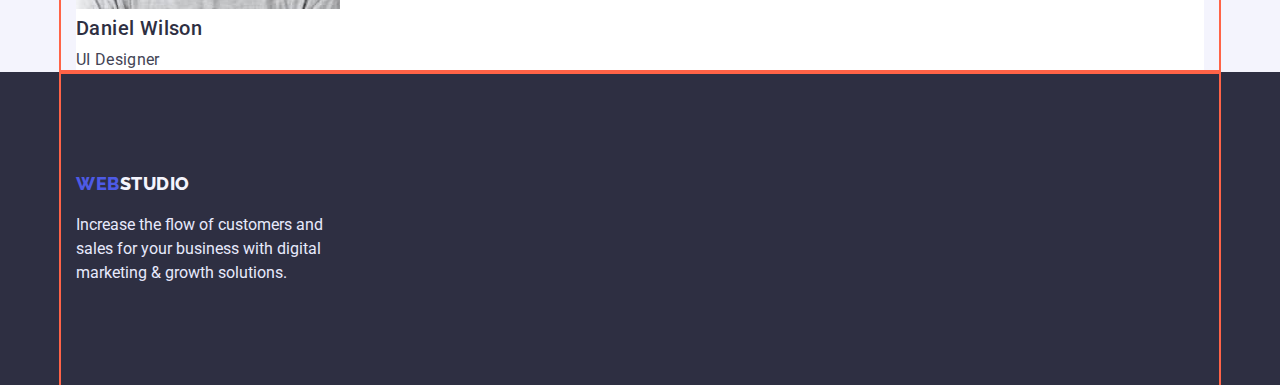
==== commit a0c94ba7: "update index.html" ====
--- a/index.html
+++ b/index.html
@@ -20,32 +20,38 @@
   <body>
     <header class="header">
       <div class="container">
-        <nav class="nav-header">
-          <a href="./index.html" class="logo link"
-            ><span class="accent">Web</span>Studio</a
-          >
-          <ul class="site-nav list">
-            <li><a href="" class="nav-link link">Studio</a></li>
-            <li>
-              <a href="./portfolio.html" class="nav-link link">Portfolio</a>
-            </li>
-            <li><a href="" class="nav-link link">Contacts</a></li>
-          </ul>
-        </nav>
-        <address class="address">
-          <ul class="site-auth list">
-            <li>
-              <a href="mailto:info@devstudio.com" class="letter link"
-                >info@devstudio.com</a
-              >
-            </li>
-            <li>
-              <a href="tel:+110001111111" class="phone link"
-                >+11 (000) 111-11-11</a
-              >
-            </li>
-          </ul>
-        </address>
+        <div class="main-header">
+          <nav class="nav-header">
+            <a href="./index.html" class="logo link"
+              ><span class="accent">Web</span>Studio</a
+            >
+            <ul class="site-nav list">
+              <li class="nav-list">
+                <a href="" class="nav-link link">Studio</a>
+              </li>
+              <li class="nav-list">
+                <a href="./portfolio.html" class="nav-link link">Portfolio</a>
+              </li>
+              <li class="nav-list">
+                <a href="" class="nav-link link">Contacts</a>
+              </li>
+            </ul>
+          </nav>
+          <address class="address">
+            <ul class="site-auth list">
+              <li>
+                <a href="mailto:info@devstudio.com" class="letter link"
+                  >info@devstudio.com</a
+                >
+              </li>
+              <li>
+                <a href="tel:+110001111111" class="phone link"
+                  >+11 (000) 111-11-11</a
+                >
+              </li>
+            </ul>
+          </address>
+        </div>
       </div>
     </header>
 
--- a/css/styles.css
+++ b/css/styles.css
@@ -7,31 +7,26 @@
     --color-second-white: #F4F4FD;
 }
 
-    
-
 body {
     background-color:var(--background-white-color) ;
     color:var(--color-main-text);
 
     font-family:'Roboto',sans-serif;   
         font-size: 16px;
-        line-height: 1.5;
-        
-    
-}
-
-    
-/* Скидання маркеру списку */
+        line-height: 1.5;  
+}
+.container {
+    outline: 2px solid tomato;
+    max-width: 1158px;
+    padding: 0 15px;
+    margin: 0 auto; 
+}
 .list {
     list-style:none ;
 }
-/* Скидання підкреслення посилань */
 .link {
     text-decoration: none;
 }
-
- /* скривання заголовку,щоб бачила читалка */
-
 .visually-hidden {
         position: absolute;
         white-space: nowrap;
@@ -44,25 +39,33 @@
         clip-path: inset(50%);
         margin: -1px;
     }
-
- .container {
-     outline: 2px solid tomato;
-     max-width: 1158px;
-     margin: 0, auto;
-     padding: 0, 15px;
-
-
- }
-       
-/* навігація */
-
+h1,
+h2,
+h3,
+p {
+    margin: 0;
+}
+
+ul {
+    margin: 0;
+    padding: 0;
+}
+/* ----------------------------------------------------------------NEADER*/
+.header {
+   border-bottom: 1px solid #E7E9FC;
+}
+.main-header{
+    display: flex;
+    align-items: center;
+justify-content:space-between;
+}
+.nav-header { 
+    display: flex;
+    align-items: center;
+}
 .accent  {
     color:var(--color-accent);
-   
-}
-
-
-
+}
 .logo {
     color: var(--color-second-text);
     font-family: 'Raleway';
@@ -71,32 +74,43 @@
         line-height: 1.3;
         letter-spacing: 0.03em;
         text-transform: uppercase;
-        
-}
-
+        margin-right: 76px;     
+}
+.site-nav {
+    display: flex;
+}
+.site-nav .nav-list:not(:last-child){
+   margin-right: 40px;
+}
+.site-nav .nav-link {
+    display: flex;
+    padding-top: 24px;
+    padding-bottom: 24px;
+}
 
 .site-nav .nav-link  {
     color: var(--color-second-text);
-    font-weight: 500;
+    font-weight: 500; 
         font-size: 16px;
         line-height: 1.5;
-        letter-spacing: 0.02em;
-        
-   
-}
+        letter-spacing: 0.02em;        
+}
+
 .site-nav .nav-link:hover,
 .site-nav .nav-link:focus {
     color: var(--color-hover)
 }
- .site-nav {
-    margin: 0;
-
- }
+
 .address {
     font-style: normal;
     letter-spacing: 0.02em;
-    
-
+  
+}
+.site-auth {
+    display: flex;
+    align-items: center;
+    padding-top: 24px;
+    padding-bottom: 24px;
 }
  .letter,
  .component-text {
@@ -106,27 +120,19 @@
 .site-auth .letter:focus {
     color: var(--color-hover)
 }
-
 .phone {
     color: var(--color-main-text);
-}
-
+    margin-left: 40px;
+}
 .site-auth .phone:hover,
 .site-auth .phone:focus {
     color: var(--color-hover);
 }
-.site-auth {
-    margin-bottom: 0;
-    margin-top: 0;
-}
-
-/* hero */
+/* -------------------------------------------------------------------HERO */
 .section-hero {
     background-color: var(--color-second-text);
-    display: block;
-}
-    
-
+   
+}
 .section-title {
     color: var(--background-white-color);
 
@@ -135,9 +141,10 @@
         letter-spacing: 0.02em;
         text-align: center;
         text-transform: capitalize; 
-}
-
-
+        padding-top: 188px;
+        padding-bottom: 48px;
+}
+/* ----------------------------------------------------------BUTTON PRIMARY */
 .button-primary {
     background-color: var(--color-accent);
     color: var(--background-white-color);
@@ -148,61 +155,46 @@
             line-height: 1.5;
             letter-spacing: 0.04em;
             border-color: var(--color-accent);
-           
             text-align: center;
-            
             
             border-radius: 4px;
             padding: 16px 32px;
             min-width: 169px;
-            min-height: 56px;
-         
-         
-}
-
+            min-height: 56px;      
+}
 .button-primary:hover,
 .button-primary:focus {
     background-color: var(--color-hover);
     color:var(--background-white-color)
 }
-/* секції */
+/*--------------------------------------------------------------SECTION-WORK*/
 .section-second-title {
     color:var(--color-second-text) ;
 
-
         font-size: 36px;
         line-height: 1.1;
         letter-spacing: 0.02em;
         text-transform: capitalize;
         text-align: center;
-        
-         
-}
-
-.section-second-title-team {
-    
+        padding-bottom: 72px;     
+}
+/* -----------------------------------------------------------OUR-TEAM */
+.section-second-title-team { 
     color:var(--color-second-text) ;
-
 
         font-size: 36px;
         line-height: 1.1;
         letter-spacing: 0.02em;
         text-transform: capitalize;
         text-align: center;
-
-}
-
-.component-title{
-    margin: 0;
-}
-
-
-
+        padding-top: 120px;
+        padding-bottom: 72px;
+
+}
 .section-staff-name,
 .components-item {
     color:var(--color-second-text) ;
     
-        
         font-weight: 500;
         font-size: 20px;
         line-height: 1.2;
@@ -221,23 +213,13 @@
     background-color: var(--background-white-color);
    
 }
-
 .section-desc {
     letter-spacing: 0.02em;
-    margin: 0;
-}
-
-
-h1,h2,h3,p {
-    margin: 0;
-}
-
-ul {
-    margin: 0;
-    padding: 0;
-}
-
-/* список кнопок */
+}
+
+
+
+/* -------------------------------------------------------------------BUTTON */
 .button {
     background-color: var(--color-second-white);
     color: var(--color-accent);
@@ -257,24 +239,23 @@
     color:var(--background-white-color)
 }
 
-.container.button-list {
+.button-list {
     padding-top: 96px;
 }
 
-/* футер */
+/*--------------------------------------------------------------FOOTER */
 
 .footer {
     background-color: var(--color-second-text);
 }
 
-.footer .container {
+
+
+.footer-content
+{
+padding-top: 100px; 
 padding-bottom: 100px;
-}
-
-
-.footer-content 
-{
-padding: 100px, 1020px, 100px, 156px;
+
 }
 
 .accent-footer {
@@ -284,5 +265,6 @@
     color: #E7E9FC;
     display: block;
     width: 264px;
+    padding-top: 16px;
 
 }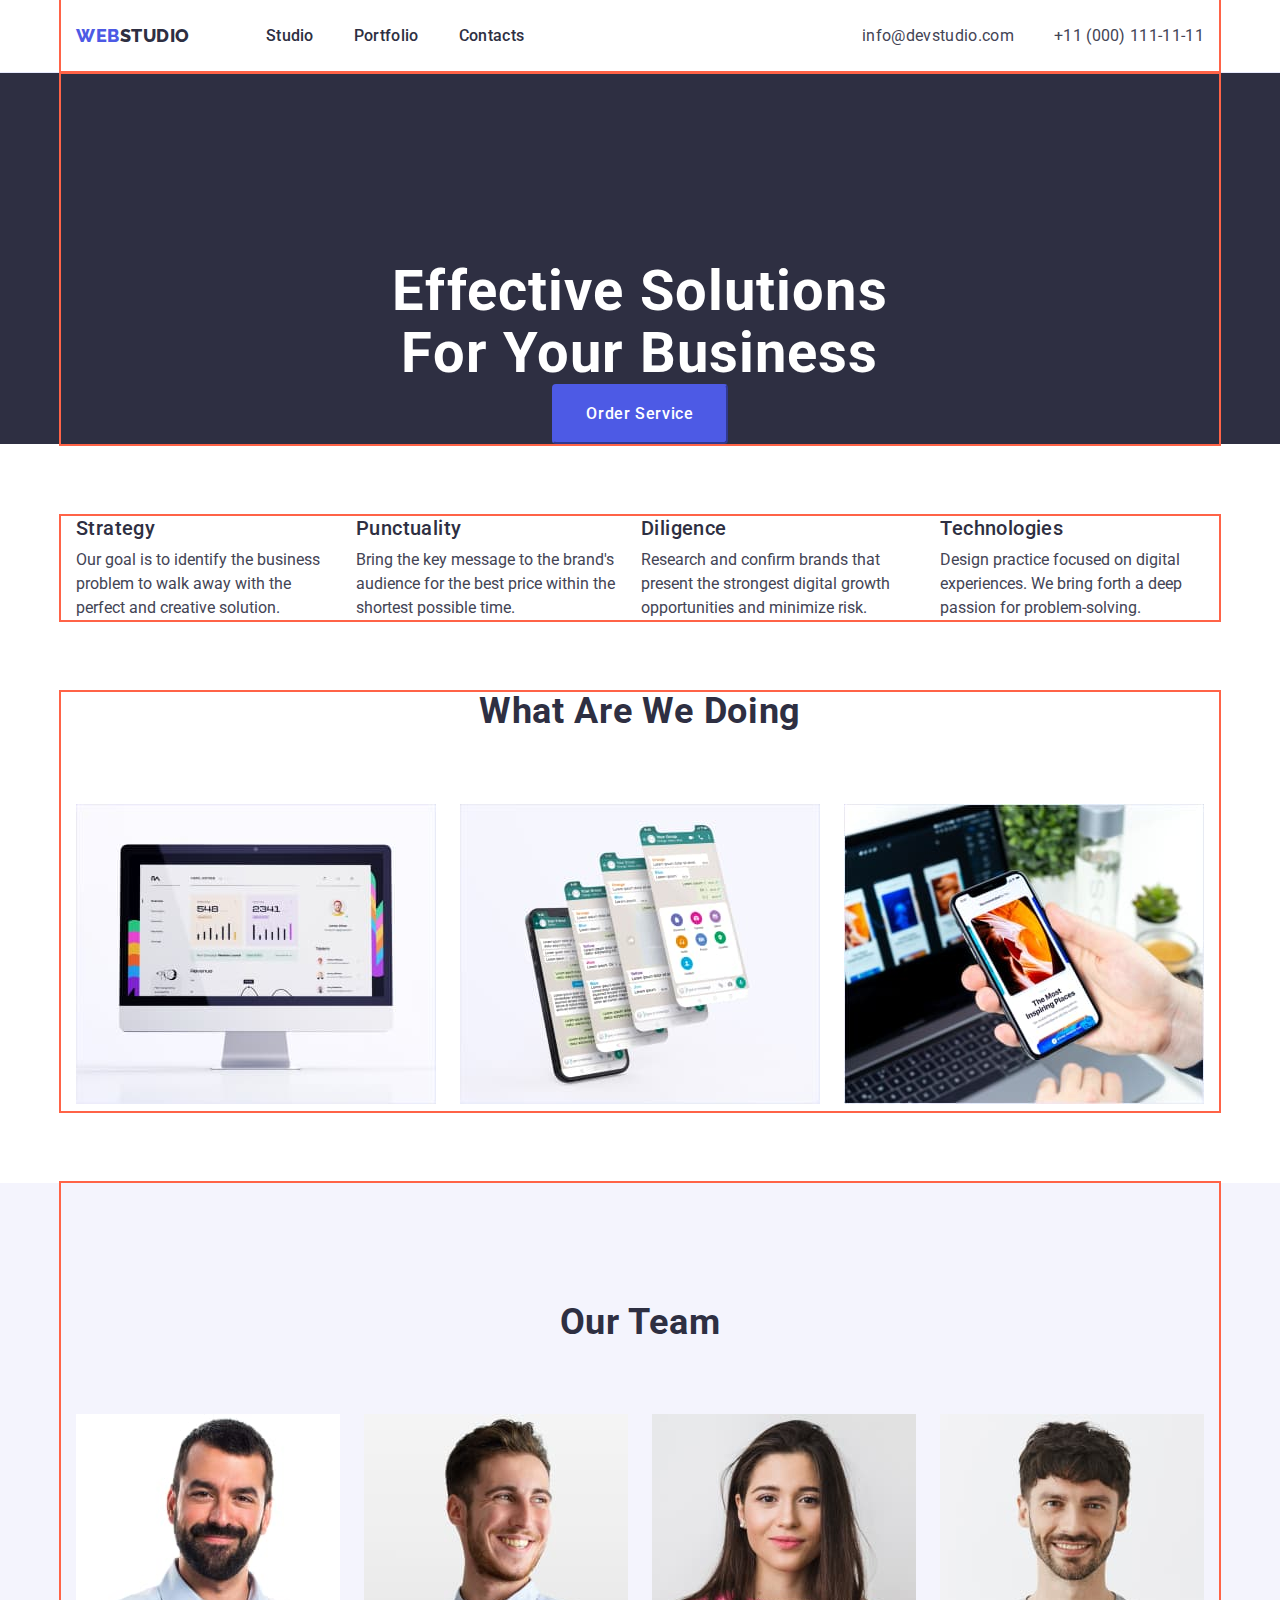
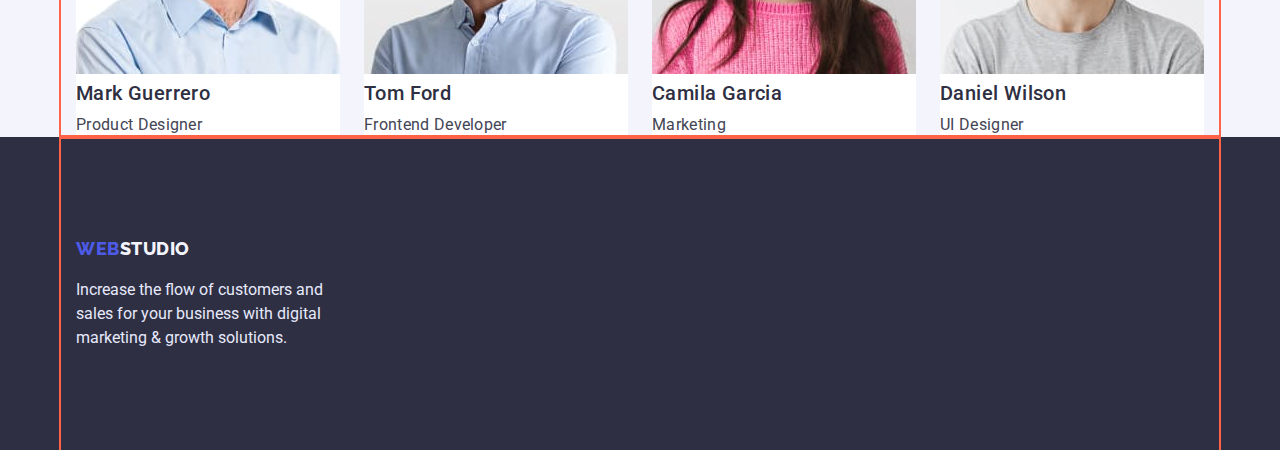
==== commit 9ae13516: "update index.html" ====
--- a/index.html
+++ b/index.html
@@ -70,28 +70,28 @@
         <div class="container">
           <h2 class="visually-hidden section-second-title">components</h2>
           <ul class="component-title list">
-            <li>
+            <li class="team-list">
               <h3 class="components-item">Strategy</h3>
               <p class="components-text">
                 Our goal is to identify the business problem to walk away with
                 the perfect and creative solution.
               </p>
             </li>
-            <li>
+            <li class="team-list">
               <h3 class="components-item">Punctuality</h3>
               <p class="components-text">
                 Bring the key message to the brand's audience for the best price
                 within the shortest possible time.
               </p>
             </li>
-            <li>
+            <li class="team-list">
               <h3 class="components-item">Diligence</h3>
               <p class="components-text">
                 Research and confirm brands that present the strongest digital
                 growth opportunities and minimize risk.
               </p>
             </li>
-            <li>
+            <li class="team-list">
               <h3 class="components-item">Technologies</h3>
               <p class="components-text">
                 Design practice focused on digital experiences. We bring forth a
--- a/css/styles.css
+++ b/css/styles.css
@@ -131,8 +131,9 @@
 /* -------------------------------------------------------------------HERO */
 .section-hero {
     background-color: var(--color-second-text);
-   
-}
+    
+    
+   }
 .section-title {
     color: var(--background-white-color);
 
@@ -142,7 +143,7 @@
         text-align: center;
         text-transform: capitalize; 
         padding-top: 188px;
-        padding-bottom: 48px;
+        
 }
 /* ----------------------------------------------------------BUTTON PRIMARY */
 .button-primary {
@@ -156,11 +157,15 @@
             letter-spacing: 0.04em;
             border-color: var(--color-accent);
             text-align: center;
-            
+
+            display: flex;
             border-radius: 4px;
             padding: 16px 32px;
             min-width: 169px;
-            min-height: 56px;      
+            min-height: 56px; 
+           margin-left: auto;
+           margin-right: auto;
+            
 }
 .button-primary:hover,
 .button-primary:focus {
@@ -168,6 +173,11 @@
     color:var(--background-white-color)
 }
 /*--------------------------------------------------------------SECTION-WORK*/
+.section-team {
+    padding-top: 72px;
+    padding-bottom: 72px;
+}
+
 .section-second-title {
     color:var(--color-second-text) ;
 
@@ -178,7 +188,28 @@
         text-align: center;
         padding-bottom: 72px;     
 }
+
+.component-title {
+    display: flex;  
+    margin: 0;
+}
+
+.component-title .team-list:not(:last-child){
+    margin-right: 24px;
+    
+}
+
 /* -----------------------------------------------------------OUR-TEAM */
+.items {
+    display:flex;
+    justify-content: space-between;
+
+}
+.section-list-staff {
+    display: flex;
+    justify-content: space-between;
+}
+
 .section-second-title-team { 
     color:var(--color-second-text) ;
 
@@ -202,21 +233,28 @@
         
         margin-top: 0;
         padding-bottom: 8px;
-
-}
+        
+        }
+        
+ 
 
 .section-staff-block
  {
     background-color:var(--color-second-white);
 }
 .section-staff {
-    background-color: var(--background-white-color);
-   
+    background-color: var(--background-white-color);  
+    width:calc((1128px - 3*24px)/4) ;
+    
+
 }
 .section-desc {
     letter-spacing: 0.02em;
-}
-
+    
+}
+.section-work {
+    padding-bottom: 72px;
+}
 
 
 /* -------------------------------------------------------------------BUTTON */
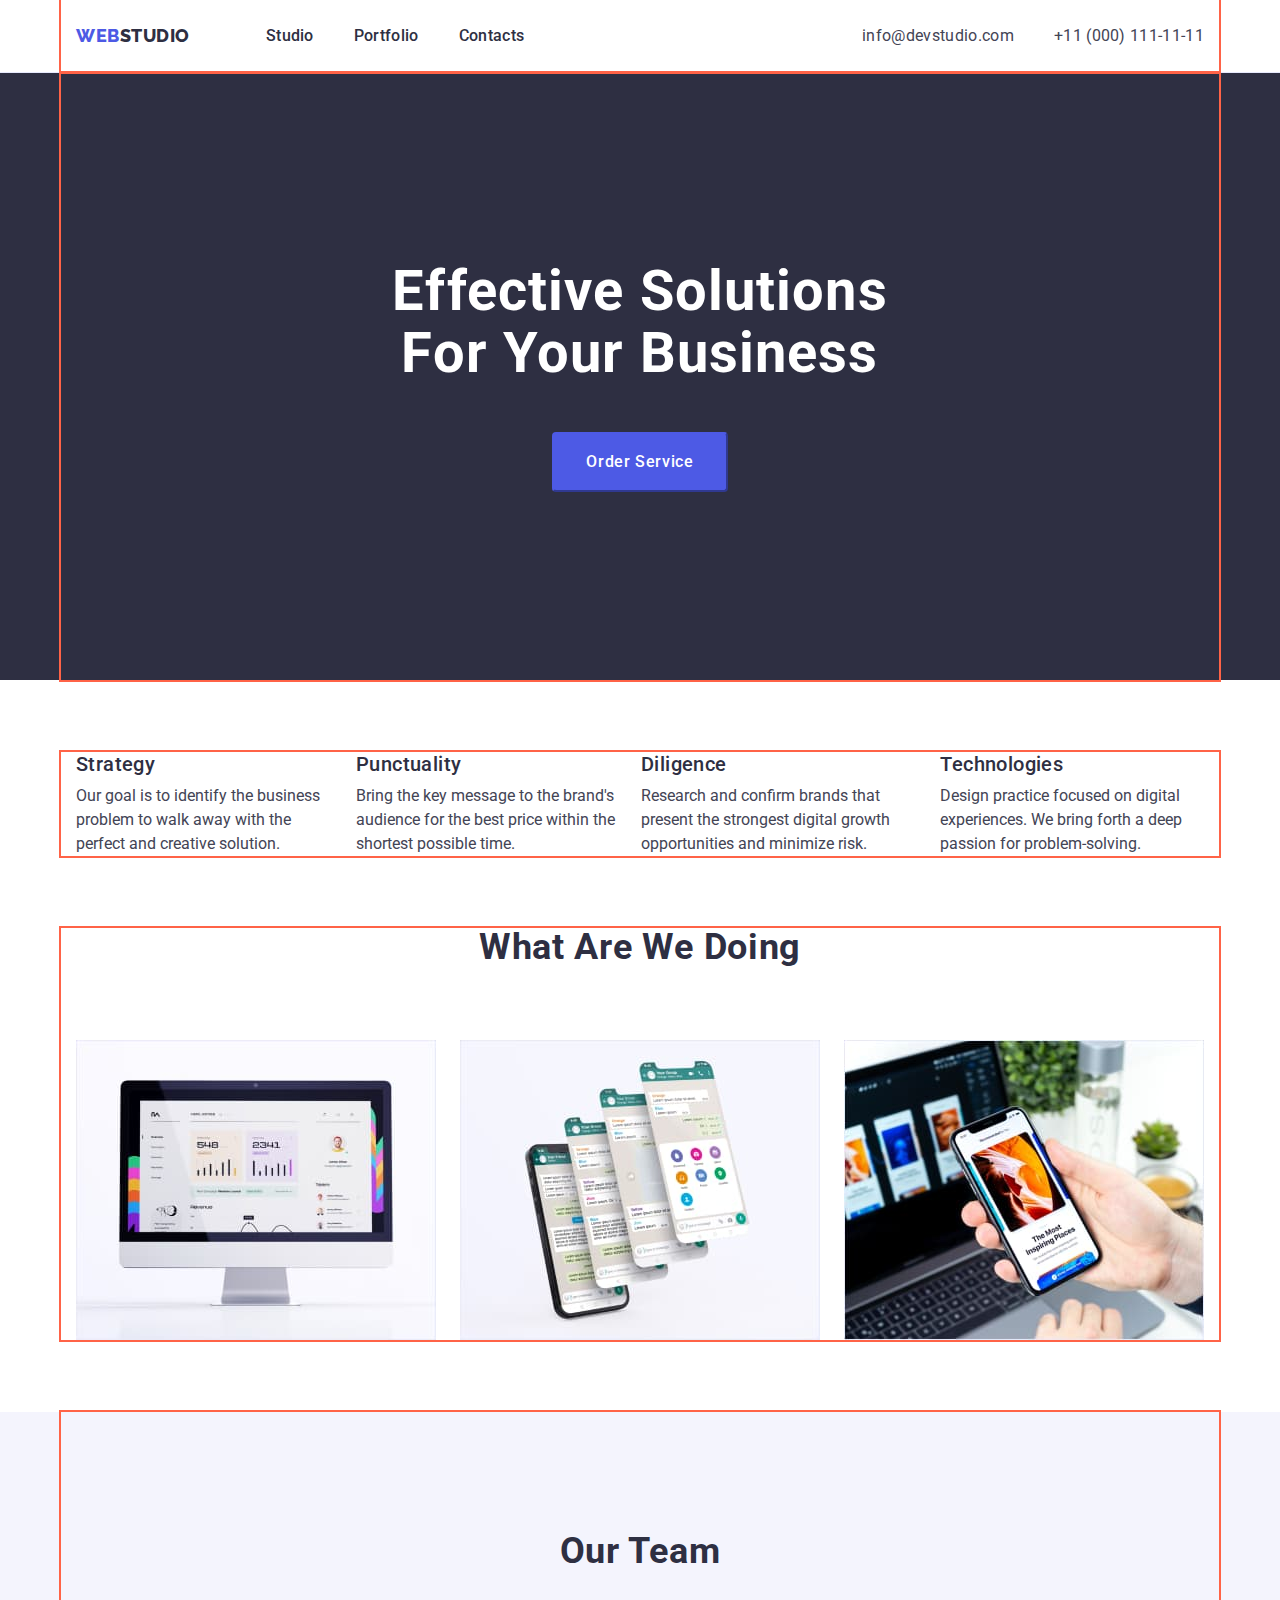
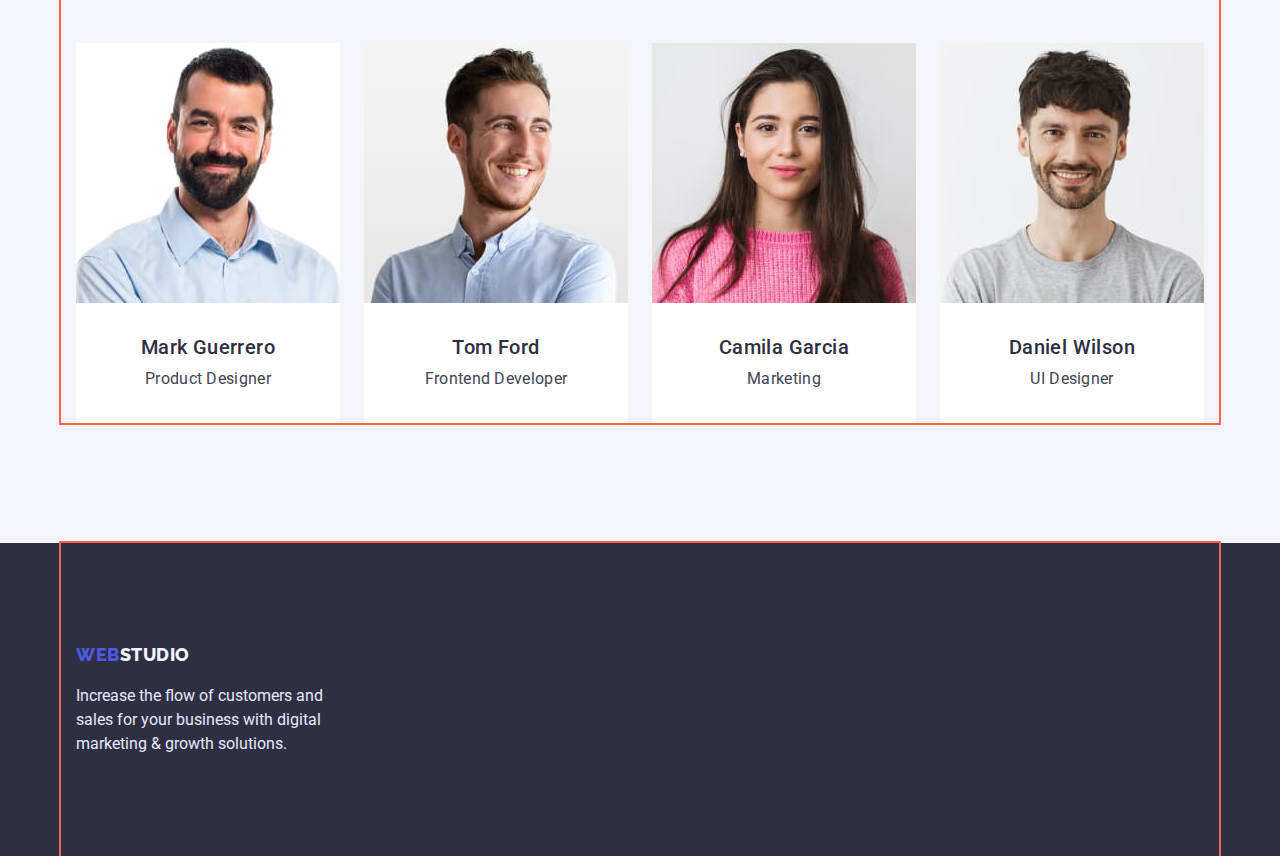
==== commit 25c2e69c: "update index.html" ====
--- a/index.html
+++ b/index.html
@@ -58,11 +58,13 @@
     <main>
       <section class="section-hero">
         <div class="container">
-          <h1 class="section-title">
-            Effective Solutions<br />
-            for Your Business
-          </h1>
-          <button type="button" class="button-primary">Order Service</button>
+          <div class="wrap-title">
+            <h1 class="section-title">
+              Effective Solutions<br />
+              for Your Business
+            </h1>
+            <button type="button" class="button-primary">Order Service</button>
+          </div>
         </div>
       </section>
 
@@ -129,13 +131,17 @@
                 alt="photo Mark Guerrero"
                 width="264"
               />
-              <h3 class="section-staff-name">Mark Guerrero</h3>
-              <p class="section-desc">Product Designer</p>
+              <div class="card-list">
+                <h3 class="section-staff-name">Mark Guerrero</h3>
+                <p class="section-desc">Product Designer</p>
+              </div>
             </li>
             <li class="section-staff">
               <img src="./images/img5.jpg" alt="photo Tom Ford" width="264" />
-              <h3 class="section-staff-name">Tom Ford</h3>
-              <p class="section-desc">Frontend Developer</p>
+              <div class="card-list">
+                <h3 class="section-staff-name">Tom Ford</h3>
+                <p class="section-desc">Frontend Developer</p>
+              </div>
             </li>
             <li class="section-staff">
               <img
@@ -143,8 +149,10 @@
                 alt="photo Camila Garcia"
                 width="264"
               />
-              <h3 class="section-staff-name">Camila Garcia</h3>
-              <p class="section-desc">Marketing</p>
+              <div class="card-list">
+                <h3 class="section-staff-name">Camila Garcia</h3>
+                <p class="section-desc">Marketing</p>
+              </div>
             </li>
             <li class="section-staff">
               <img
@@ -152,8 +160,10 @@
                 alt="photo Daniel Wilson"
                 width="264"
               />
-              <h3 class="section-staff-name">Daniel Wilson</h3>
-              <p class="section-desc">UI Designer</p>
+              <div class="card-list">
+                <h3 class="section-staff-name">Daniel Wilson</h3>
+                <p class="section-desc">UI Designer</p>
+              </div>
             </li>
           </ul>
         </div>
--- a/css/styles.css
+++ b/css/styles.css
@@ -50,6 +50,11 @@
     margin: 0;
     padding: 0;
 }
+img {
+    display: block;
+    max-width: 100%;
+    height: auto;
+}
 /* ----------------------------------------------------------------NEADER*/
 .header {
    border-bottom: 1px solid #E7E9FC;
@@ -131,8 +136,11 @@
 /* -------------------------------------------------------------------HERO */
 .section-hero {
     background-color: var(--color-second-text);
-    
-    
+      
+   }
+   .wrap-title{
+    padding-top: 188px;
+    padding-bottom: 188px;
    }
 .section-title {
     color: var(--background-white-color);
@@ -142,7 +150,8 @@
         letter-spacing: 0.02em;
         text-align: center;
         text-transform: capitalize; 
-        padding-top: 188px;
+        padding-bottom: 48px;
+        
         
 }
 /* ----------------------------------------------------------BUTTON PRIMARY */
@@ -163,9 +172,9 @@
             padding: 16px 32px;
             min-width: 169px;
             min-height: 56px; 
-           margin-left: auto;
-           margin-right: auto;
-            
+            margin-left: auto;
+            margin-right:auto ;
+        
 }
 .button-primary:hover,
 .button-primary:focus {
@@ -177,7 +186,6 @@
     padding-top: 72px;
     padding-bottom: 72px;
 }
-
 .section-second-title {
     color:var(--color-second-text) ;
 
@@ -188,17 +196,14 @@
         text-align: center;
         padding-bottom: 72px;     
 }
-
 .component-title {
     display: flex;  
     margin: 0;
 }
-
 .component-title .team-list:not(:last-child){
     margin-right: 24px;
     
 }
-
 /* -----------------------------------------------------------OUR-TEAM */
 .items {
     display:flex;
@@ -233,30 +238,44 @@
         
         margin-top: 0;
         padding-bottom: 8px;
-        
         }
         
- 
-
 .section-staff-block
  {
     background-color:var(--color-second-white);
+    padding-bottom: 120px;
 }
 .section-staff {
     background-color: var(--background-white-color);  
     width:calc((1128px - 3*24px)/4) ;
-    
-
+    display: inline-block;
+    width: 264px;
+    height: 380px;
+}
+.card-list{
+    padding-top: 32px; 
+    padding-bottom: 32px;
+    text-align: center;
 }
 .section-desc {
-    letter-spacing: 0.02em;
-    
+    letter-spacing: 0.02em;   
 }
 .section-work {
     padding-bottom: 72px;
 }
-
-
+.section-portfolio{
+    padding-top: 96px;
+}
+.section-site{
+    display: flex;
+    margin-top: 72px;
+    flex-wrap: wrap;
+    row-gap: 24px;
+    column-gap: 48px;
+}
+.item{
+    flex-basis: calc((100% - 2*48px) / 3);
+}
 /* -------------------------------------------------------------------BUTTON */
 .button {
     background-color: var(--color-second-white);
@@ -267,9 +286,12 @@
         font-weight: 500;
         font-size: 16px;
         line-height: 1.5;
-        
         text-align: center;
         letter-spacing: 0.04em;
+        border-radius: 4px;
+        border: 1px solid #E7E9FC;
+        padding:12px 24px;
+        width: auto;
 }
 .button:hover,
 .button:focus {
@@ -278,9 +300,12 @@
 }
 
 .button-list {
-    padding-top: 96px;
-}
-
+   display: flex;
+   justify-content: center;
+}
+.button-list .second-button:not(:last-child){
+    margin-right: 24px;
+}
 /*--------------------------------------------------------------FOOTER */
 
 .footer {
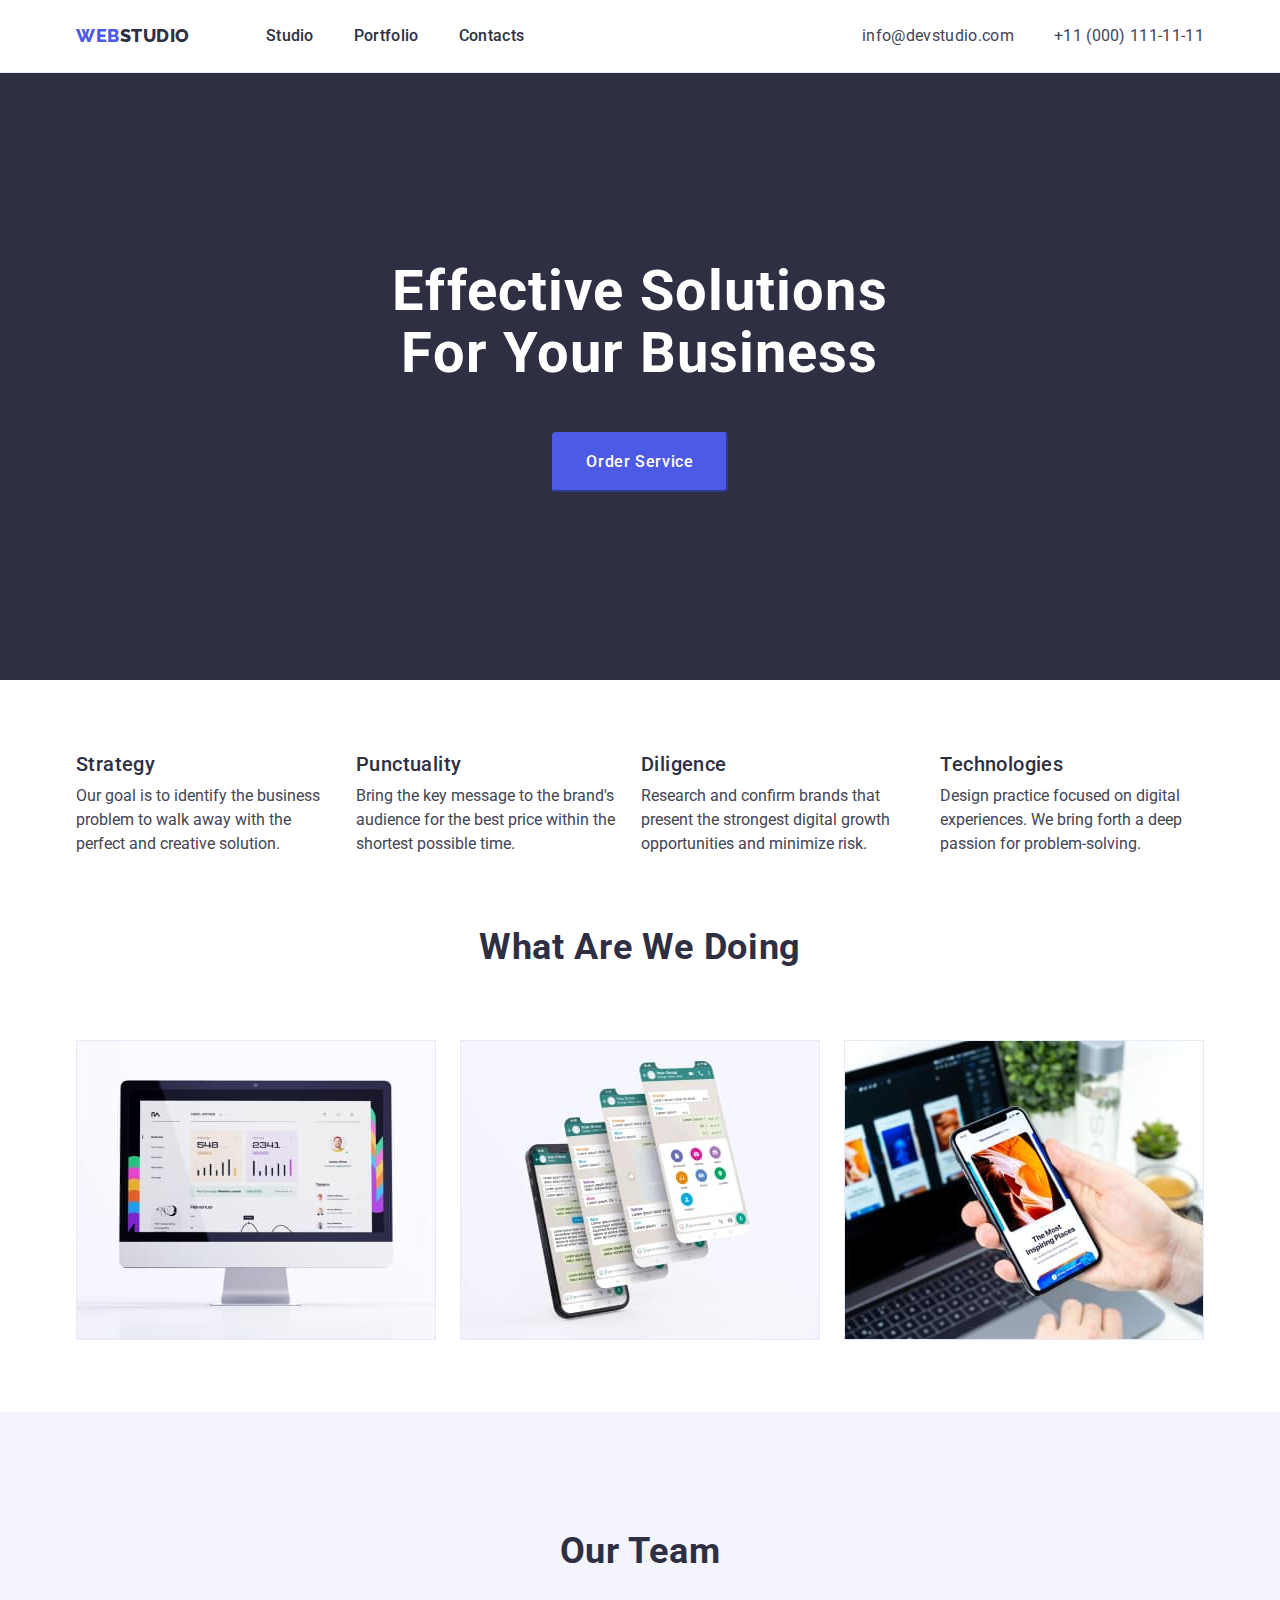
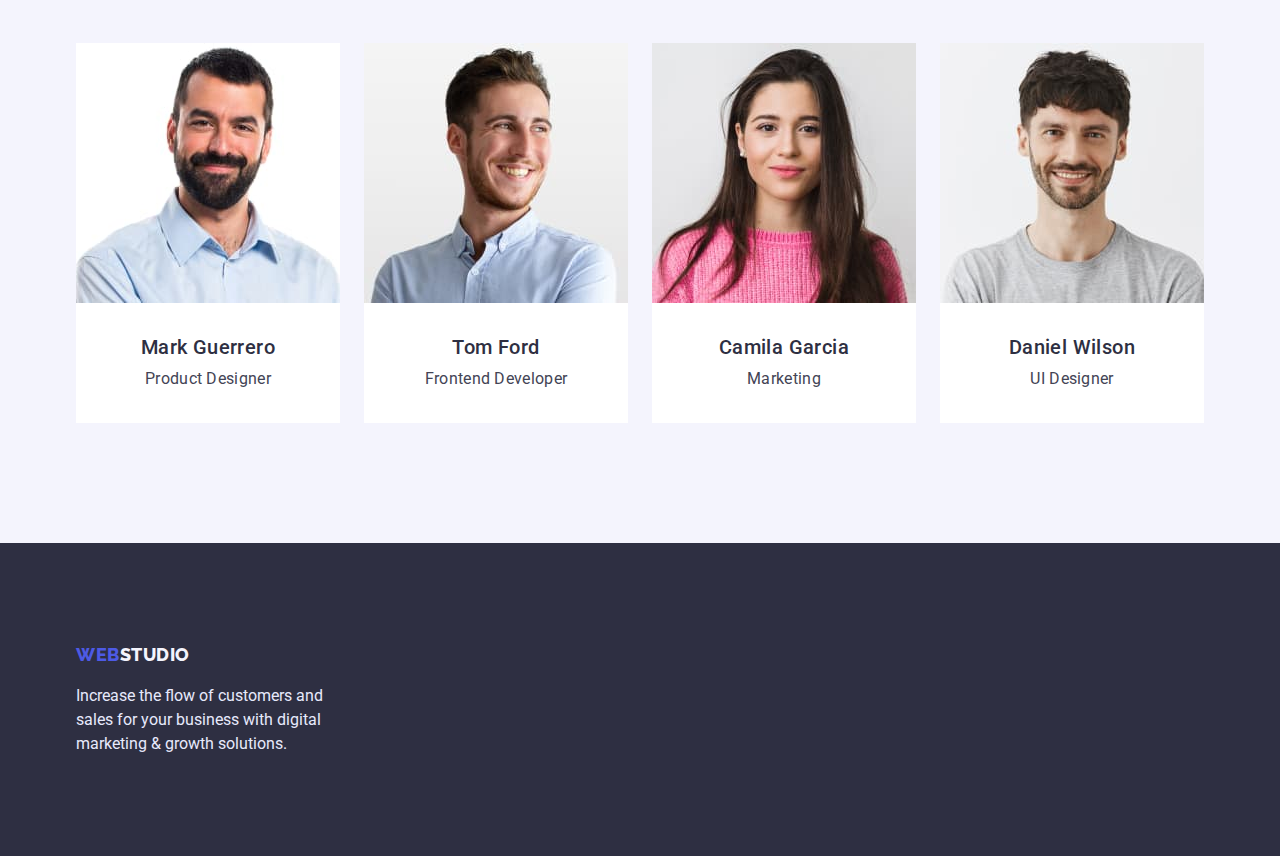
==== commit 447b2151: "update index.html" ====
--- a/index.html
+++ b/index.html
@@ -169,7 +169,6 @@
         </div>
       </section>
     </main>
-
     <footer class="footer">
       <div class="container">
         <div class="footer-content">
--- a/css/styles.css
+++ b/css/styles.css
@@ -1,4 +1,4 @@
- :root {
+:root {
     --background-white-color:#FFFFFF;
     --color-hover:#404BBF;
     --color-main-text:#434455;
@@ -10,35 +10,39 @@
 body {
     background-color:var(--background-white-color) ;
     color:var(--color-main-text);
-
     font-family:'Roboto',sans-serif;   
-        font-size: 16px;
-        line-height: 1.5;  
+    font-size: 16px;
+    line-height: 1.5;  
 }
 .container {
-    outline: 2px solid tomato;
+    
     max-width: 1158px;
+
     padding: 0 15px;
     margin: 0 auto; 
 }
+
 .list {
     list-style:none ;
 }
+
 .link {
     text-decoration: none;
 }
+
 .visually-hidden {
-        position: absolute;
-        white-space: nowrap;
-        width: 1px;
-        height: 1px;
-        overflow: hidden;
-        border: 0;
-        padding: 0;
-        clip: rect(0 0 0 0);
-        clip-path: inset(50%);
-        margin: -1px;
-    }
+    position: absolute;
+    white-space: nowrap;
+    width: 1px;
+    height: 1px;
+    overflow: hidden;
+    border: 0;
+    padding: 0;
+    clip: rect(0 0 0 0);
+    clip-path: inset(50%);
+    margin: -1px;
+}
+
 h1,
 h2,
 h3,
@@ -55,50 +59,58 @@
     max-width: 100%;
     height: auto;
 }
-/* ----------------------------------------------------------------NEADER*/
+
+/* ----------------------------------------------------------------HEADER*/
 .header {
-   border-bottom: 1px solid #E7E9FC;
-}
-.main-header{
+    border-bottom: 1px solid #E7E9FC;
+}
+
+.main-header {
     display: flex;
     align-items: center;
-justify-content:space-between;
-}
+    justify-content:space-between;
+}
+
 .nav-header { 
     display: flex;
     align-items: center;
 }
-.accent  {
+
+.accent {
     color:var(--color-accent);
 }
+
 .logo {
     color: var(--color-second-text);
     font-family: 'Raleway';
-        font-weight: 800;
-        font-size: 18px;
-        line-height: 1.3;
-        letter-spacing: 0.03em;
-        text-transform: uppercase;
-        margin-right: 76px;     
-}
+    font-weight: 800;
+    font-size: 18px;
+    line-height: 1.3;
+    letter-spacing: 0.03em;
+    text-transform: uppercase;
+    margin-right: 76px;     
+}
+
 .site-nav {
     display: flex;
 }
-.site-nav .nav-list:not(:last-child){
-   margin-right: 40px;
-}
+
+.site-nav .nav-list:not(:last-child) {
+    margin-right: 40px;
+}
+
 .site-nav .nav-link {
     display: flex;
     padding-top: 24px;
     padding-bottom: 24px;
 }
 
-.site-nav .nav-link  {
+.site-nav .nav-link {
     color: var(--color-second-text);
     font-weight: 500; 
-        font-size: 16px;
-        line-height: 1.5;
-        letter-spacing: 0.02em;        
+    font-size: 16px;
+    line-height: 1.5;
+    letter-spacing: 0.02em;        
 }
 
 .site-nav .nav-link:hover,
@@ -108,23 +120,26 @@
 
 .address {
     font-style: normal;
-    letter-spacing: 0.02em;
-  
-}
+    letter-spacing: 0.02em; 
+}
+
 .site-auth {
     display: flex;
     align-items: center;
     padding-top: 24px;
     padding-bottom: 24px;
 }
- .letter,
- .component-text {
+
+.letter,
+.component-text {
     color: var(--color-main-text);   
 }
+
 .site-auth .letter:hover,
 .site-auth .letter:focus {
     color: var(--color-hover)
 }
+
 .phone {
     color: var(--color-main-text);
     margin-left: 40px;
@@ -133,49 +148,51 @@
 .site-auth .phone:focus {
     color: var(--color-hover);
 }
+
 /* -------------------------------------------------------------------HERO */
 .section-hero {
-    background-color: var(--color-second-text);
-      
-   }
-   .wrap-title{
+    background-color: var(--color-second-text);  
+}
+
+.wrap-title {
     padding-top: 188px;
     padding-bottom: 188px;
-   }
+}
+
 .section-title {
     color: var(--background-white-color);
-
-        font-size: 56px;
-        line-height: 1.1;
-        letter-spacing: 0.02em;
-        text-align: center;
-        text-transform: capitalize; 
-        padding-bottom: 48px;
-        
-        
-}
+    font-size: 56px;
+    line-height: 1.1;
+    letter-spacing: 0.02em;
+    text-align: center;
+    text-transform: capitalize;
+
+    padding-bottom: 48px;       
+}
+
 /* ----------------------------------------------------------BUTTON PRIMARY */
 .button-primary {
     background-color: var(--color-accent);
     color: var(--background-white-color);
-            cursor: pointer;
-        font-family: inherit;
-            font-weight: 500;
-            font-size: 16px;
-            line-height: 1.5;
-            letter-spacing: 0.04em;
-            border-color: var(--color-accent);
-            text-align: center;
-
-            display: flex;
-            border-radius: 4px;
-            padding: 16px 32px;
-            min-width: 169px;
-            min-height: 56px; 
-            margin-left: auto;
-            margin-right:auto ;
-        
-}
+    cursor: pointer;
+    font-family: inherit;
+    font-weight: 500;
+    font-size: 16px;
+    line-height: 1.5;
+    letter-spacing: 0.04em;
+    border-color: var(--color-accent);
+    text-align: center;
+
+    display: flex;
+    border-radius: 4px;
+    padding: 16px 32px;
+    min-width: 169px;
+    min-height: 56px; 
+
+    margin-left: auto;
+    margin-right:auto ;        
+}
+
 .button-primary:hover,
 .button-primary:focus {
     background-color: var(--color-hover);
@@ -186,30 +203,32 @@
     padding-top: 72px;
     padding-bottom: 72px;
 }
+
 .section-second-title {
     color:var(--color-second-text) ;
-
-        font-size: 36px;
-        line-height: 1.1;
-        letter-spacing: 0.02em;
-        text-transform: capitalize;
-        text-align: center;
-        padding-bottom: 72px;     
-}
+    font-size: 36px;
+    line-height: 1.1;
+    letter-spacing: 0.02em;
+    text-transform: capitalize;
+    text-align: center;
+
+    padding-bottom: 72px;     
+}
+
 .component-title {
     display: flex;  
     margin: 0;
 }
-.component-title .team-list:not(:last-child){
-    margin-right: 24px;
-    
+
+.component-title .team-list:not(:last-child) {
+    margin-right: 24px;   
 }
 /* -----------------------------------------------------------OUR-TEAM */
 .items {
     display:flex;
     justify-content: space-between;
-
-}
+}
+
 .section-list-staff {
     display: flex;
     justify-content: space-between;
@@ -217,34 +236,34 @@
 
 .section-second-title-team { 
     color:var(--color-second-text) ;
-
-        font-size: 36px;
-        line-height: 1.1;
-        letter-spacing: 0.02em;
-        text-transform: capitalize;
-        text-align: center;
-        padding-top: 120px;
-        padding-bottom: 72px;
-
-}
+    font-size: 36px;
+    line-height: 1.1;
+    letter-spacing: 0.02em;
+    text-transform: capitalize;
+    text-align: center;
+
+    padding-top: 120px;
+    padding-bottom: 72px;
+}
+
 .section-staff-name,
 .components-item {
     color:var(--color-second-text) ;
-    
-        font-weight: 500;
-        font-size: 20px;
-        line-height: 1.2;
-        letter-spacing: 0.02em;
+    font-weight: 500;
+    font-size: 20px;
+    line-height: 1.2;
+    letter-spacing: 0.02em;
         
-        margin-top: 0;
-        padding-bottom: 8px;
-        }
+    margin-top: 0;
+    padding-bottom: 8px;
+}
         
-.section-staff-block
- {
+.section-staff-block {
     background-color:var(--color-second-white);
+
     padding-bottom: 120px;
 }
+
 .section-staff {
     background-color: var(--background-white-color);  
     width:calc((1128px - 3*24px)/4) ;
@@ -252,29 +271,44 @@
     width: 264px;
     height: 380px;
 }
-.card-list{
+
+.card-list {
+    text-align: center;
     padding-top: 32px; 
-    padding-bottom: 32px;
-    text-align: center;
-}
+    padding-bottom: 32px; 
+}
+
 .section-desc {
     letter-spacing: 0.02em;   
 }
+
 .section-work {
     padding-bottom: 72px;
 }
-.section-portfolio{
+/* ----------------------------------------------------------------PORTFOLIO */
+.section-portfolio {
     padding-top: 96px;
-}
-.section-site{
-    display: flex;
-    margin-top: 72px;
+    padding-bottom: 120px;
+}
+
+.section-site {
+    display: flex;
     flex-wrap: wrap;
     row-gap: 24px;
     column-gap: 48px;
-}
-.item{
+    margin-top: 72px;
+}
+
+.item {
     flex-basis: calc((100% - 2*48px) / 3);
+}
+
+.portfolio-description {
+    border: 1px solid #E7E9FC;
+    padding-right: auto;
+    padding-left: 16px;
+    padding-top: 32px;
+    padding-bottom: 32px;   
 }
 /* -------------------------------------------------------------------BUTTON */
 .button {
@@ -282,17 +316,18 @@
     color: var(--color-accent);
     cursor: pointer;
     font-family: 'Roboto';
-        
-        font-weight: 500;
-        font-size: 16px;
-        line-height: 1.5;
-        text-align: center;
-        letter-spacing: 0.04em;
-        border-radius: 4px;
-        border: 1px solid #E7E9FC;
-        padding:12px 24px;
-        width: auto;
-}
+    font-weight: 500;
+    font-size: 16px;
+    line-height: 1.5;
+    text-align: center;
+    letter-spacing: 0.04em;
+
+    border-radius: 4px;
+    border: 1px solid #E7E9FC;
+    padding:12px 24px;
+    width: auto;
+}
+
 .button:hover,
 .button:focus {
     background-color:var(--color-hover);
@@ -303,7 +338,8 @@
    display: flex;
    justify-content: center;
 }
-.button-list .second-button:not(:last-child){
+
+.button-list .second-button:not(:last-child) {
     margin-right: 24px;
 }
 /*--------------------------------------------------------------FOOTER */
@@ -312,22 +348,21 @@
     background-color: var(--color-second-text);
 }
 
-
-
-.footer-content
-{
-padding-top: 100px; 
-padding-bottom: 100px;
-
+.footer-content {
+    display: inline-block;
+
+    padding-top: 100px; 
+    padding-bottom: 100px;
 }
 
 .accent-footer {
     color:var(--color-second-white) ;
 }
+
 .footer-text {
     color: #E7E9FC;
     display: block;
     width: 264px;
+    
     padding-top: 16px;
-
 }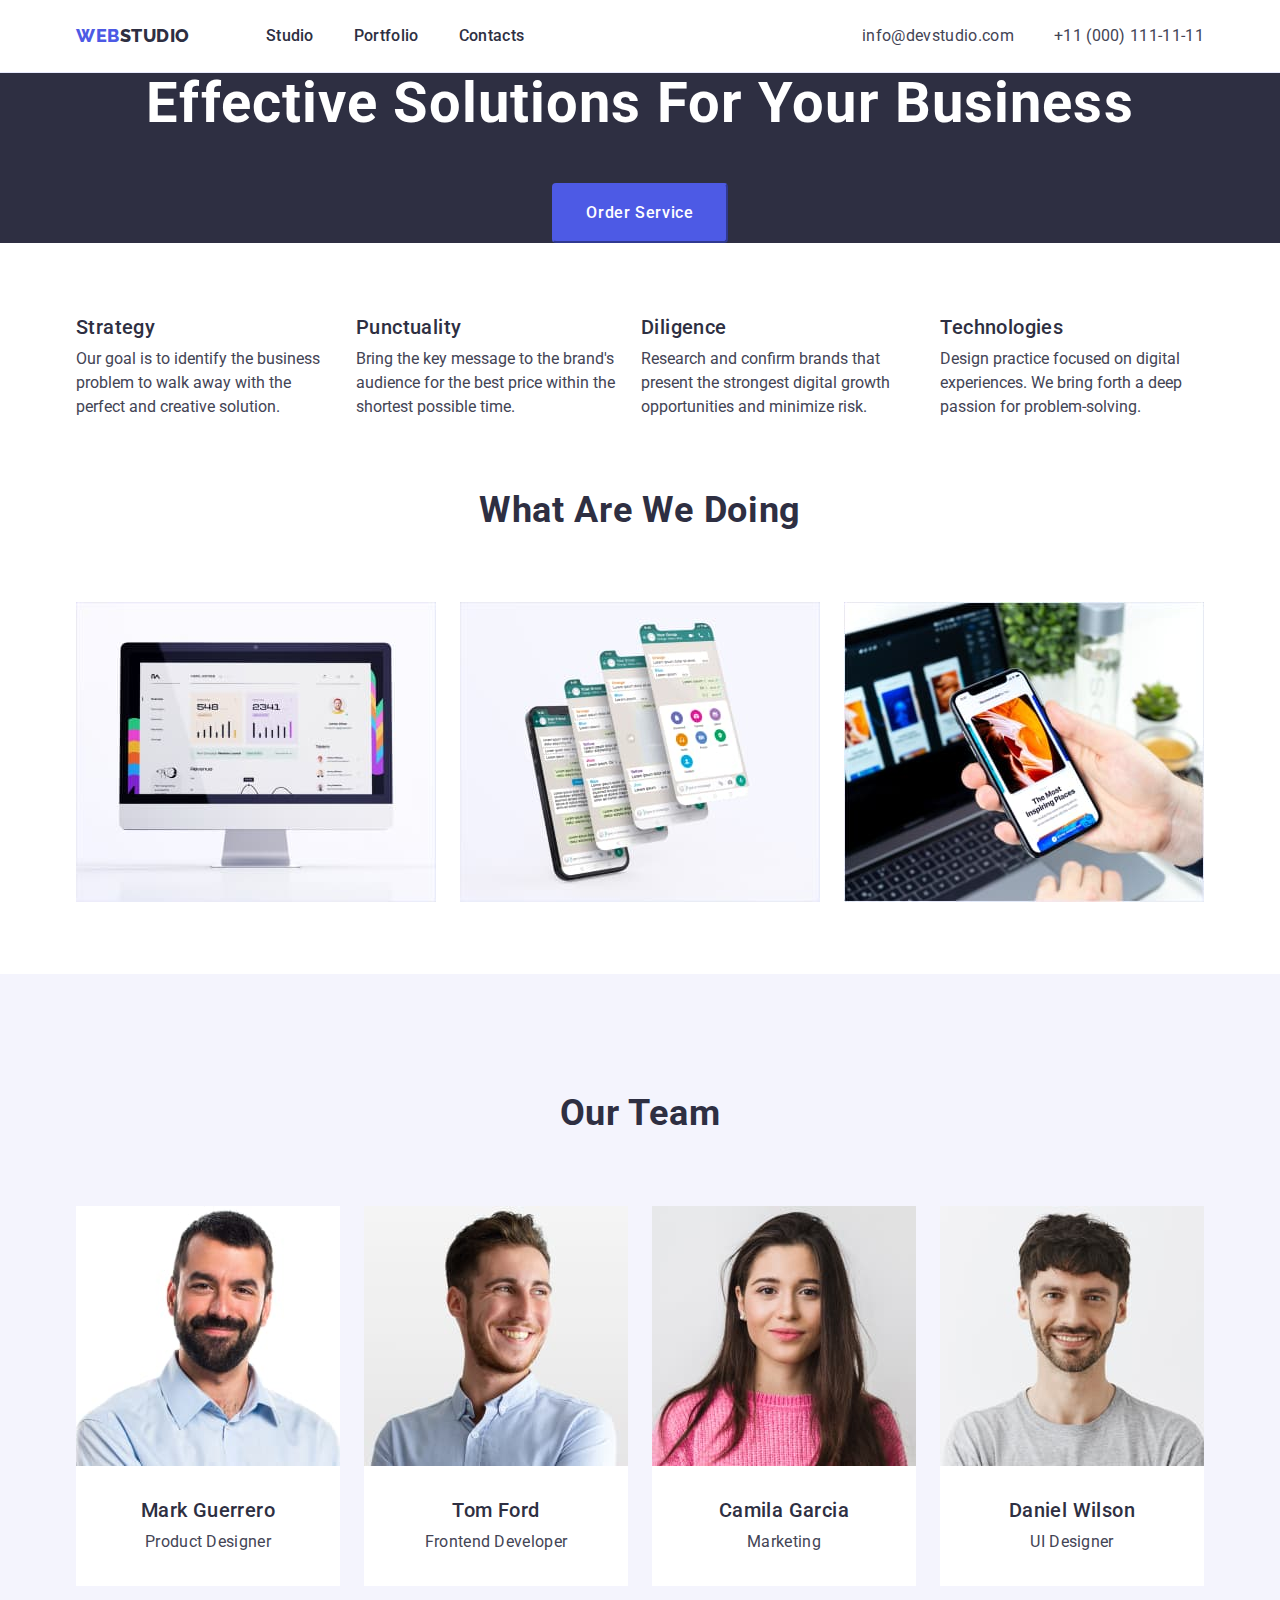
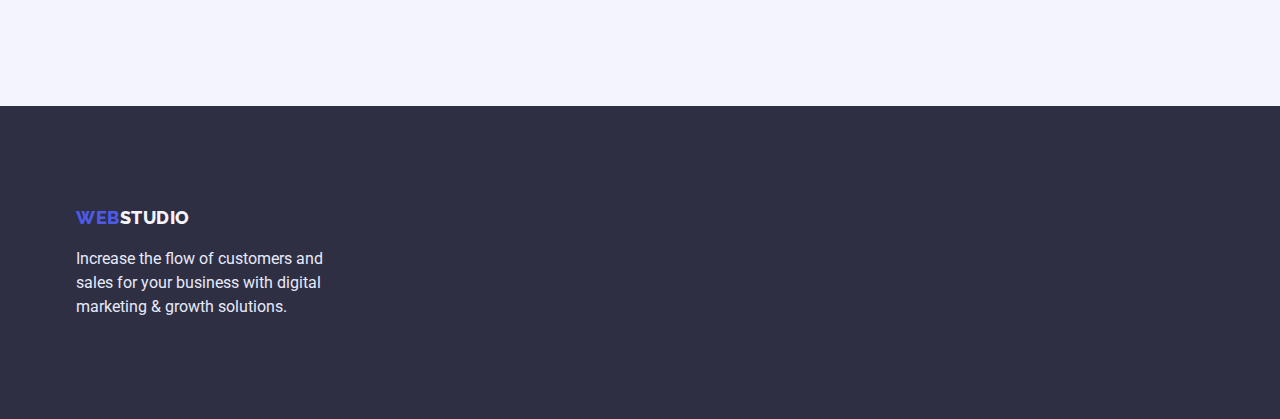
==== commit a866c078: "update index.html" ====
--- a/index.html
+++ b/index.html
@@ -19,55 +19,49 @@
   </head>
   <body>
     <header class="header">
-      <div class="container">
-        <div class="main-header">
-          <nav class="nav-header">
-            <a href="./index.html" class="logo link"
-              ><span class="accent">Web</span>Studio</a
-            >
-            <ul class="site-nav list">
-              <li class="nav-list">
-                <a href="" class="nav-link link">Studio</a>
-              </li>
-              <li class="nav-list">
-                <a href="./portfolio.html" class="nav-link link">Portfolio</a>
-              </li>
-              <li class="nav-list">
-                <a href="" class="nav-link link">Contacts</a>
-              </li>
-            </ul>
-          </nav>
-          <address class="address">
-            <ul class="site-auth list">
-              <li>
-                <a href="mailto:info@devstudio.com" class="letter link"
-                  >info@devstudio.com</a
-                >
-              </li>
-              <li>
-                <a href="tel:+110001111111" class="phone link"
-                  >+11 (000) 111-11-11</a
-                >
-              </li>
-            </ul>
-          </address>
-        </div>
+      <div class="container main-header">
+        <nav class="nav-header">
+          <a href="./index.html" class="logo link"
+            ><span class="accent">Web</span>Studio</a
+          >
+          <ul class="site-nav list">
+            <li class="nav-list">
+              <a href="" class="nav-link link">Studio</a>
+            </li>
+            <li class="nav-list">
+              <a href="./portfolio.html" class="nav-link link">Portfolio</a>
+            </li>
+            <li class="nav-list">
+              <a href="" class="nav-link link">Contacts</a>
+            </li>
+          </ul>
+        </nav>
+        <address class="address">
+          <ul class="site-auth list">
+            <li class="contacts">
+              <a href="mailto:info@devstudio.com" class="letter link"
+                >info@devstudio.com</a
+              >
+            </li>
+            <li class="contacts">
+              <a href="tel:+110001111111" class="phone link"
+                >+11 (000) 111-11-11</a
+              >
+            </li>
+          </ul>
+        </address>
       </div>
     </header>
-
     <main>
       <section class="section-hero">
-        <div class="container">
-          <div class="wrap-title">
+        <div class="container">  
             <h1 class="section-title">
-              Effective Solutions<br />
+              Effective Solutions
               for Your Business
             </h1>
             <button type="button" class="button-primary">Order Service</button>
-          </div>
         </div>
       </section>
-
       <section class="section-team">
         <div class="container">
           <h2 class="visually-hidden section-second-title">components</h2>
@@ -108,13 +102,13 @@
         <div class="container">
           <h2 class="section-second-title">What are we doing</h2>
           <ul class="items list">
-            <li>
+            <li class="work-item">
               <img src="./images/img1.jpg" alt="monitor" width="360" />
             </li>
-            <li>
+            <li class="work-item">
               <img src="./images/img2.jpg" alt="phone" width="360" />
             </li>
-            <li>
+            <li class="work-item">
               <img src="./images/img3.jpg" alt="phone in hand" width="360" />
             </li>
           </ul>
